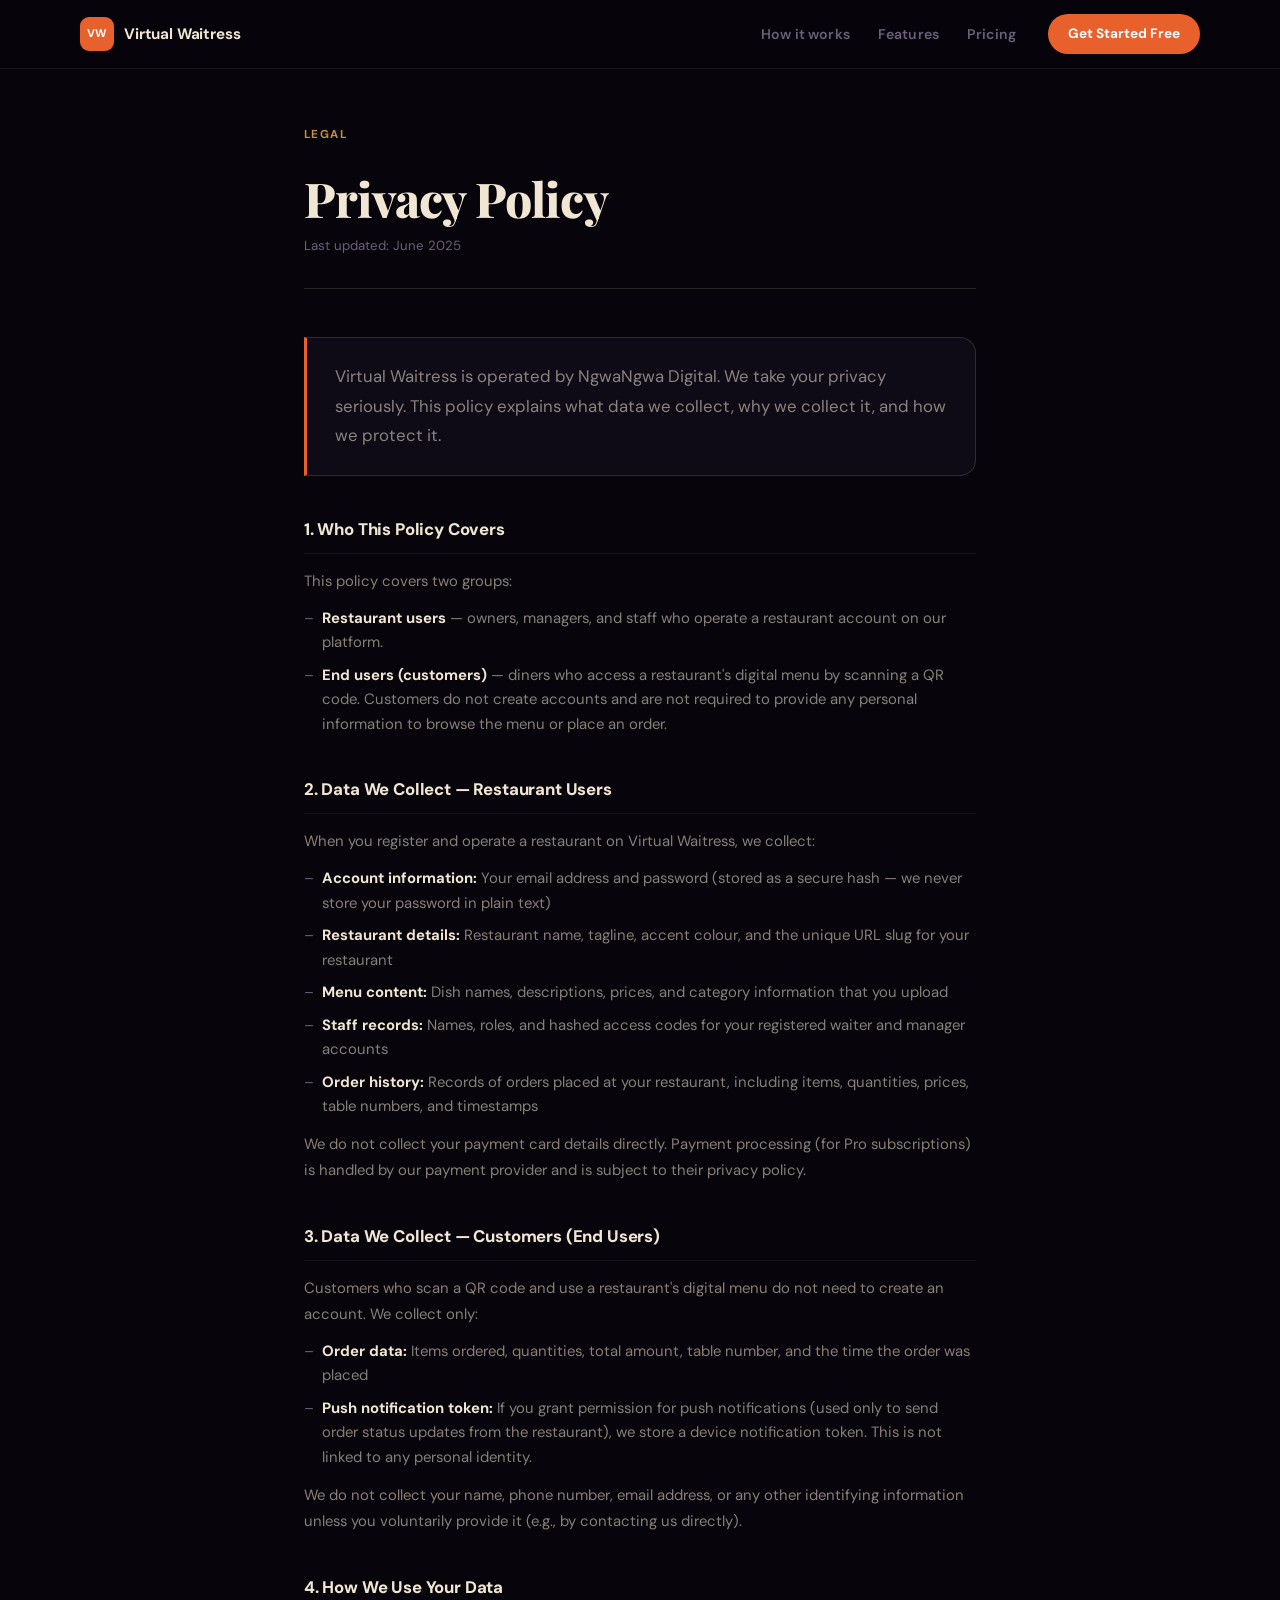
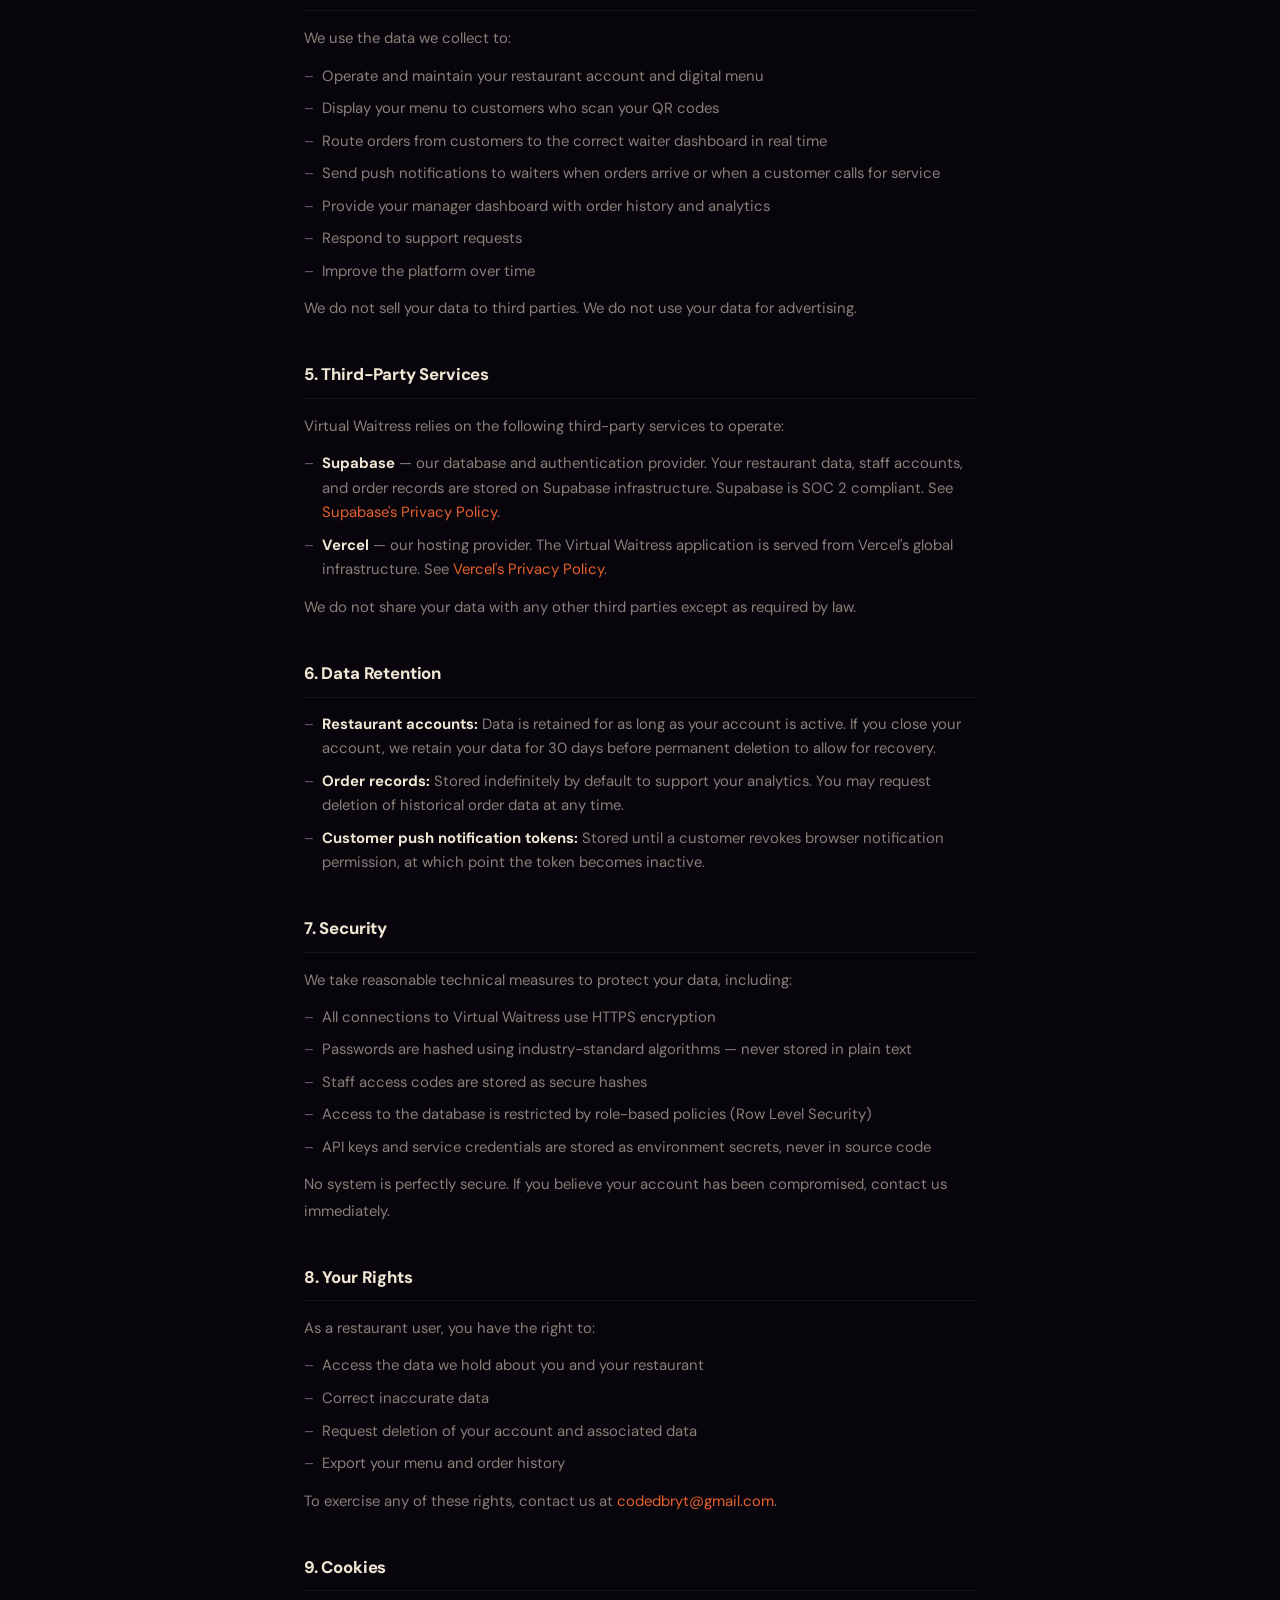
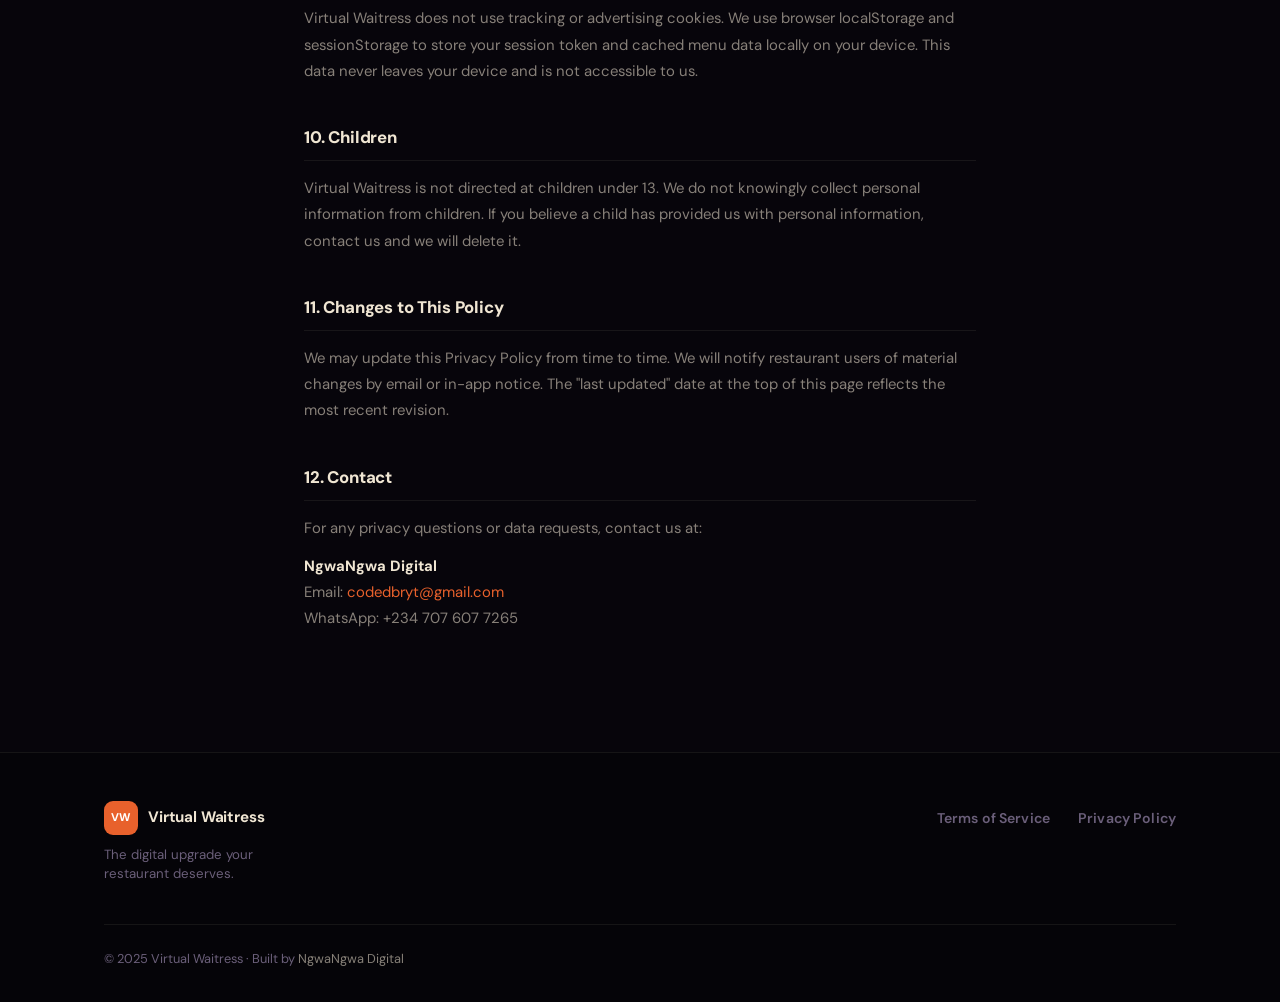
==== privacy.html @ 833685a6 "Add Terms of Service, Privacy Policy, and footer legal links Co-Authored-By: Claude Sonnet 4.6 <nore" ====
<!doctype html>
<html lang="en">
  <head>
    <meta charset="UTF-8" />
    <meta name="viewport" content="width=device-width, initial-scale=1.0" />
    <title>Privacy Policy — Virtual Waitress</title>
    <meta name="description" content="Privacy Policy for Virtual Waitress — how we collect, use, and protect your data." />
    <link rel="icon" href="icons/icon.svg" type="image/svg+xml" />
    <link rel="preconnect" href="https://fonts.googleapis.com" />
    <link rel="preconnect" href="https://fonts.gstatic.com" crossorigin />
    <link href="https://fonts.googleapis.com/css2?family=DM+Sans:opsz,wght@9..40,400;9..40,500;9..40,600;9..40,700;9..40,800&family=Playfair+Display:wght@700;800&display=swap" rel="stylesheet" />
    <link rel="stylesheet" href="css/style.css" />
    <link rel="stylesheet" href="css/legal.css" />
  </head>
  <body>

    <nav class="lp-nav scrolled" id="lpNav">
      <div class="lp-nav-inner">
        <a href="/" class="lp-logo">
          <span class="lp-logo-mark">VW</span>
          <span class="lp-logo-word">Virtual Waitress</span>
        </a>
        <div class="lp-nav-links">
          <a href="/#how">How it works</a>
          <a href="/#features">Features</a>
          <a href="/#pricing">Pricing</a>
        </div>
        <a href="/#pricing" class="lp-nav-cta">Get Started Free</a>
      </div>
    </nav>

    <main class="legal-page">
      <div class="legal-container">

        <div class="legal-header">
          <div class="lp-section-tag">Legal</div>
          <h1 class="legal-title">Privacy Policy</h1>
          <p class="legal-date">Last updated: June 2025</p>
        </div>

        <div class="legal-body">

          <p class="legal-intro">
            Virtual Waitress is operated by NgwaNgwa Digital. We take your privacy seriously. This policy explains what data we collect, why we collect it, and how we protect it.
          </p>

          <section class="legal-section">
            <h2>1. Who This Policy Covers</h2>
            <p>This policy covers two groups:</p>
            <ul>
              <li><strong>Restaurant users</strong> — owners, managers, and staff who operate a restaurant account on our platform.</li>
              <li><strong>End users (customers)</strong> — diners who access a restaurant's digital menu by scanning a QR code. Customers do not create accounts and are not required to provide any personal information to browse the menu or place an order.</li>
            </ul>
          </section>

          <section class="legal-section">
            <h2>2. Data We Collect — Restaurant Users</h2>
            <p>When you register and operate a restaurant on Virtual Waitress, we collect:</p>
            <ul>
              <li><strong>Account information:</strong> Your email address and password (stored as a secure hash — we never store your password in plain text)</li>
              <li><strong>Restaurant details:</strong> Restaurant name, tagline, accent colour, and the unique URL slug for your restaurant</li>
              <li><strong>Menu content:</strong> Dish names, descriptions, prices, and category information that you upload</li>
              <li><strong>Staff records:</strong> Names, roles, and hashed access codes for your registered waiter and manager accounts</li>
              <li><strong>Order history:</strong> Records of orders placed at your restaurant, including items, quantities, prices, table numbers, and timestamps</li>
            </ul>
            <p>We do not collect your payment card details directly. Payment processing (for Pro subscriptions) is handled by our payment provider and is subject to their privacy policy.</p>
          </section>

          <section class="legal-section">
            <h2>3. Data We Collect — Customers (End Users)</h2>
            <p>Customers who scan a QR code and use a restaurant's digital menu do not need to create an account. We collect only:</p>
            <ul>
              <li><strong>Order data:</strong> Items ordered, quantities, total amount, table number, and the time the order was placed</li>
              <li><strong>Push notification token:</strong> If you grant permission for push notifications (used only to send order status updates from the restaurant), we store a device notification token. This is not linked to any personal identity.</li>
            </ul>
            <p>We do not collect your name, phone number, email address, or any other identifying information unless you voluntarily provide it (e.g., by contacting us directly).</p>
          </section>

          <section class="legal-section">
            <h2>4. How We Use Your Data</h2>
            <p>We use the data we collect to:</p>
            <ul>
              <li>Operate and maintain your restaurant account and digital menu</li>
              <li>Display your menu to customers who scan your QR codes</li>
              <li>Route orders from customers to the correct waiter dashboard in real time</li>
              <li>Send push notifications to waiters when orders arrive or when a customer calls for service</li>
              <li>Provide your manager dashboard with order history and analytics</li>
              <li>Respond to support requests</li>
              <li>Improve the platform over time</li>
            </ul>
            <p>We do not sell your data to third parties. We do not use your data for advertising.</p>
          </section>

          <section class="legal-section">
            <h2>5. Third-Party Services</h2>
            <p>Virtual Waitress relies on the following third-party services to operate:</p>
            <ul>
              <li><strong>Supabase</strong> — our database and authentication provider. Your restaurant data, staff accounts, and order records are stored on Supabase infrastructure. Supabase is SOC 2 compliant. See <a href="https://supabase.com/privacy" target="_blank" rel="noopener noreferrer">Supabase's Privacy Policy</a>.</li>
              <li><strong>Vercel</strong> — our hosting provider. The Virtual Waitress application is served from Vercel's global infrastructure. See <a href="https://vercel.com/legal/privacy-policy" target="_blank" rel="noopener noreferrer">Vercel's Privacy Policy</a>.</li>
            </ul>
            <p>We do not share your data with any other third parties except as required by law.</p>
          </section>

          <section class="legal-section">
            <h2>6. Data Retention</h2>
            <ul>
              <li><strong>Restaurant accounts:</strong> Data is retained for as long as your account is active. If you close your account, we retain your data for 30 days before permanent deletion to allow for recovery.</li>
              <li><strong>Order records:</strong> Stored indefinitely by default to support your analytics. You may request deletion of historical order data at any time.</li>
              <li><strong>Customer push notification tokens:</strong> Stored until a customer revokes browser notification permission, at which point the token becomes inactive.</li>
            </ul>
          </section>

          <section class="legal-section">
            <h2>7. Security</h2>
            <p>We take reasonable technical measures to protect your data, including:</p>
            <ul>
              <li>All connections to Virtual Waitress use HTTPS encryption</li>
              <li>Passwords are hashed using industry-standard algorithms — never stored in plain text</li>
              <li>Staff access codes are stored as secure hashes</li>
              <li>Access to the database is restricted by role-based policies (Row Level Security)</li>
              <li>API keys and service credentials are stored as environment secrets, never in source code</li>
            </ul>
            <p>No system is perfectly secure. If you believe your account has been compromised, contact us immediately.</p>
          </section>

          <section class="legal-section">
            <h2>8. Your Rights</h2>
            <p>As a restaurant user, you have the right to:</p>
            <ul>
              <li>Access the data we hold about you and your restaurant</li>
              <li>Correct inaccurate data</li>
              <li>Request deletion of your account and associated data</li>
              <li>Export your menu and order history</li>
            </ul>
            <p>To exercise any of these rights, contact us at <a href="mailto:codedbryt@gmail.com">codedbryt@gmail.com</a>.</p>
          </section>

          <section class="legal-section">
            <h2>9. Cookies</h2>
            <p>Virtual Waitress does not use tracking or advertising cookies. We use browser localStorage and sessionStorage to store your session token and cached menu data locally on your device. This data never leaves your device and is not accessible to us.</p>
          </section>

          <section class="legal-section">
            <h2>10. Children</h2>
            <p>Virtual Waitress is not directed at children under 13. We do not knowingly collect personal information from children. If you believe a child has provided us with personal information, contact us and we will delete it.</p>
          </section>

          <section class="legal-section">
            <h2>11. Changes to This Policy</h2>
            <p>We may update this Privacy Policy from time to time. We will notify restaurant users of material changes by email or in-app notice. The "last updated" date at the top of this page reflects the most recent revision.</p>
          </section>

          <section class="legal-section">
            <h2>12. Contact</h2>
            <p>For any privacy questions or data requests, contact us at:</p>
            <p>
              <strong>NgwaNgwa Digital</strong><br />
              Email: <a href="mailto:codedbryt@gmail.com">codedbryt@gmail.com</a><br />
              WhatsApp: +234 707 607 7265
            </p>
          </section>

        </div>
      </div>
    </main>

    <footer class="lp-footer">
      <div class="lp-container">
        <div class="lp-footer-inner">
          <div class="lp-footer-brand">
            <a href="/" class="lp-logo">
              <span class="lp-logo-mark">VW</span>
              <span class="lp-logo-word">Virtual Waitress</span>
            </a>
            <p class="lp-footer-tagline">The digital upgrade your restaurant deserves.</p>
          </div>
          <nav class="lp-footer-nav">
            <a href="/terms">Terms of Service</a>
            <a href="/privacy">Privacy Policy</a>
          </nav>
        </div>
        <div class="lp-footer-bottom">
          <p>&#169; 2025 Virtual Waitress &middot; Built by <a href="https://ngwangwadigital.com" target="_blank" rel="noopener noreferrer">NgwaNgwa Digital</a></p>
        </div>
      </div>
    </footer>

  </body>
</html>
---- css/style.css ----
/* ── Virtual Waitress Landing Page ─────────────────────────────── */

:root {
  --lp-bg:          #07050B;
  --lp-surface:     #0E0B17;
  --lp-surface-2:   #17122A;
  --lp-orange:      #E8612C;
  --lp-orange-glow: rgba(232, 97, 44, 0.18);
  --lp-gold:        #C89040;
  --lp-cream:       #F0E6D3;
  --lp-cream-dim:   rgba(240, 230, 211, 0.55);
  --lp-muted:       #6B5F7A;
  --lp-border:      rgba(240, 230, 211, 0.07);
  --lp-border-s:    rgba(240, 230, 211, 0.14);
  --lp-green:       #3ECC8A;
  --lp-font:        'DM Sans', system-ui, sans-serif;
  --lp-serif:       'Playfair Display', Georgia, serif;
  --lp-max:         1120px;
  --lp-radius:      16px;
}

*, *::before, *::after { box-sizing: border-box; margin: 0; padding: 0; }

html { scroll-behavior: smooth; }

body {
  background: var(--lp-bg);
  color: var(--lp-cream);
  font-family: var(--lp-font);
  font-size: 16px;
  line-height: 1.6;
  -webkit-font-smoothing: antialiased;
  overflow-x: hidden;
}

.hidden { display: none !important; }

/* ── Container ── */
.lp-container {
  max-width: var(--lp-max);
  margin: 0 auto;
  padding: 0 24px;
}

/* ── Reveal animation ── */
.reveal {
  opacity: 0;
  transform: translateY(28px);
  transition: opacity 0.65s ease, transform 0.65s ease;
}
.reveal.visible {
  opacity: 1;
  transform: translateY(0);
}

/* ──────────────────────────────────────────────
   NAV
────────────────────────────────────────────── */
.lp-nav {
  position: fixed;
  top: 0;
  left: 0;
  right: 0;
  z-index: 900;
  padding: 0 24px;
  transition: background 0.3s ease, box-shadow 0.3s ease;
}

.lp-nav.scrolled {
  background: rgba(7, 5, 11, 0.92);
  backdrop-filter: blur(16px);
  -webkit-backdrop-filter: blur(16px);
  box-shadow: 0 1px 0 var(--lp-border);
}

.lp-nav-inner {
  max-width: var(--lp-max);
  margin: 0 auto;
  height: 68px;
  display: flex;
  align-items: center;
  gap: 32px;
}

.lp-logo {
  display: flex;
  align-items: center;
  gap: 10px;
  text-decoration: none;
  flex-shrink: 0;
}

.lp-logo-mark {
  width: 34px;
  height: 34px;
  background: var(--lp-orange);
  border-radius: 9px;
  display: flex;
  align-items: center;
  justify-content: center;
  font-size: 0.7rem;
  font-weight: 800;
  color: #fff;
  letter-spacing: 0.04em;
}

.lp-logo-word {
  font-size: 0.95rem;
  font-weight: 700;
  color: var(--lp-cream);
  letter-spacing: -0.01em;
}

.lp-nav-links {
  display: flex;
  gap: 28px;
  margin-left: auto;
}

.lp-nav-links a,
.lp-footer-nav a {
  font-size: 0.88rem;
  font-weight: 600;
  color: var(--lp-muted);
  text-decoration: none;
  transition: color 0.2s;
  letter-spacing: 0.01em;
}

.lp-nav-links a:hover { color: var(--lp-cream); }

.lp-nav-cta {
  display: inline-flex;
  align-items: center;
  padding: 9px 20px;
  background: var(--lp-orange);
  color: #fff;
  font-size: 0.85rem;
  font-weight: 700;
  border-radius: 50px;
  text-decoration: none;
  white-space: nowrap;
  transition: background 0.2s, transform 0.15s;
}

.lp-nav-cta:hover {
  background: #D4521E;
  transform: translateY(-1px);
}

.lp-nav-hamburger {
  display: none;
  background: none;
  border: 1px solid var(--lp-border-s);
  color: var(--lp-cream);
  font-size: 1.1rem;
  padding: 6px 12px;
  border-radius: 8px;
  cursor: pointer;
  margin-left: auto;
}

.lp-mobile-menu {
  background: rgba(14, 11, 23, 0.98);
  border-top: 1px solid var(--lp-border);
  padding: 16px 24px 20px;
  display: flex;
  flex-direction: column;
  gap: 4px;
}

.lp-mobile-menu a {
  padding: 12px 0;
  font-size: 1rem;
  font-weight: 600;
  color: var(--lp-cream-dim);
  text-decoration: none;
  border-bottom: 1px solid var(--lp-border);
}

.lp-mobile-menu a:last-child { border-bottom: none; }

.lp-mobile-cta {
  margin-top: 8px;
  padding: 12px 0 !important;
  color: var(--lp-orange) !important;
  border-bottom: none !important;
}

/* ──────────────────────────────────────────────
   HERO
────────────────────────────────────────────── */
.lp-hero {
  min-height: 100vh;
  display: flex;
  align-items: center;
  padding: 120px 0 80px;
  position: relative;
  overflow: hidden;
}

.lp-hero-glow {
  position: absolute;
  top: -200px;
  left: -300px;
  width: 900px;
  height: 900px;
  background: radial-gradient(circle, rgba(232, 97, 44, 0.12) 0%, transparent 65%);
  pointer-events: none;
}

.lp-hero-inner {
  display: grid;
  grid-template-columns: 1fr 1fr;
  gap: 60px;
  align-items: center;
}

/* Eyebrow */
.lp-eyebrow {
  display: inline-flex;
  align-items: center;
  gap: 8px;
  font-size: 0.78rem;
  font-weight: 700;
  letter-spacing: 0.1em;
  text-transform: uppercase;
  color: var(--lp-gold);
  margin-bottom: 24px;
}

.lp-eyebrow-dot {
  width: 6px;
  height: 6px;
  background: var(--lp-green);
  border-radius: 50%;
  animation: pulse-dot 2s ease-in-out infinite;
}

@keyframes pulse-dot {
  0%, 100% { opacity: 1; transform: scale(1); }
  50%       { opacity: 0.4; transform: scale(0.7); }
}

/* Headline */
.lp-hero-headline {
  font-family: var(--lp-serif);
  font-size: clamp(2.6rem, 5.5vw, 4.4rem);
  font-weight: 800;
  line-height: 1.08;
  letter-spacing: -0.02em;
  color: var(--lp-cream);
  margin-bottom: 24px;
}

.lp-hero-headline em {
  font-style: italic;
  color: var(--lp-orange);
}

.lp-hero-sub {
  font-size: 1.05rem;
  color: var(--lp-cream-dim);
  line-height: 1.7;
  max-width: 480px;
  margin-bottom: 36px;
}

/* Buttons */
.lp-btn-primary {
  display: inline-flex;
  align-items: center;
  padding: 14px 28px;
  background: var(--lp-orange);
  color: #fff;
  font-family: var(--lp-font);
  font-size: 0.95rem;
  font-weight: 700;
  border-radius: 50px;
  text-decoration: none;
  transition: background 0.2s, transform 0.15s, box-shadow 0.2s;
  box-shadow: 0 8px 24px rgba(232, 97, 44, 0.35);
}

.lp-btn-primary:hover {
  background: #D4521E;
  transform: translateY(-2px);
  box-shadow: 0 12px 32px rgba(232, 97, 44, 0.45);
}

.lp-btn-large {
  padding: 16px 36px;
  font-size: 1rem;
}

.lp-btn-ghost {
  display: inline-flex;
  align-items: center;
  padding: 14px 24px;
  background: transparent;
  color: var(--lp-cream-dim);
  font-family: var(--lp-font);
  font-size: 0.95rem;
  font-weight: 600;
  border-radius: 50px;
  border: 1.5px solid var(--lp-border-s);
  text-decoration: none;
  transition: color 0.2s, border-color 0.2s, transform 0.15s;
}

.lp-btn-ghost:hover {
  color: var(--lp-cream);
  border-color: rgba(240, 230, 211, 0.35);
  transform: translateY(-1px);
}

.lp-hero-actions {
  display: flex;
  align-items: center;
  gap: 14px;
  flex-wrap: wrap;
  margin-bottom: 48px;
}

/* Trust bar */
.lp-hero-trust {
  display: flex;
  align-items: center;
  gap: 24px;
}

.lp-trust-item {
  display: flex;
  flex-direction: column;
}

.lp-trust-num {
  font-size: 1.1rem;
  font-weight: 800;
  color: var(--lp-cream);
  letter-spacing: -0.01em;
  line-height: 1.2;
}

.lp-trust-label {
  font-size: 0.72rem;
  color: var(--lp-muted);
  font-weight: 500;
  text-transform: uppercase;
  letter-spacing: 0.05em;
  margin-top: 2px;
}

.lp-trust-divider {
  width: 1px;
  height: 32px;
  background: var(--lp-border-s);
}

/* ── Phone Mockup ── */
.lp-hero-visual {
  display: flex;
  justify-content: center;
  align-items: flex-end;
  position: relative;
}

.lp-phone-wrap {
  position: relative;
  display: flex;
  justify-content: center;
}

.lp-phone-glow {
  position: absolute;
  bottom: -40px;
  left: 50%;
  transform: translateX(-50%);
  width: 280px;
  height: 160px;
  background: radial-gradient(ellipse, rgba(232, 97, 44, 0.22) 0%, transparent 70%);
  pointer-events: none;
  z-index: 0;
}

.lp-phone {
  width: 248px;
  min-height: 490px;
  background: #0A0810;
  border-radius: 44px;
  border: 7px solid rgba(255, 255, 255, 0.09);
  box-shadow:
    0 0 0 1px rgba(255,255,255,0.04),
    inset 0 0 30px rgba(0,0,0,0.6),
    0 60px 100px rgba(0,0,0,0.85);
  overflow: hidden;
  position: relative;
  z-index: 1;
}

.lp-phone-notch {
  width: 72px;
  height: 20px;
  background: #111;
  border-radius: 0 0 14px 14px;
  margin: 0 auto;
  position: relative;
  z-index: 2;
}

.lp-phone-screen {
  display: flex;
  flex-direction: column;
  height: calc(100% - 20px);
  overflow: hidden;
}

/* Mock app content */
.lp-mock-hero-band {
  background: linear-gradient(135deg, #1A0D06 0%, #2A1408 100%);
  padding: 12px 14px 14px;
  display: flex;
  justify-content: space-between;
  align-items: flex-start;
  border-bottom: 1px solid rgba(255,255,255,0.06);
}

.lp-mock-restaurant-name {
  font-size: 0.9rem;
  font-weight: 800;
  color: #F0E6D3;
  letter-spacing: -0.01em;
  line-height: 1.2;
}

.lp-mock-tagline {
  font-size: 0.6rem;
  color: rgba(240,230,211,0.45);
  margin-top: 2px;
}

.lp-mock-table-badge {
  background: var(--lp-orange);
  color: #fff;
  font-size: 0.6rem;
  font-weight: 800;
  padding: 3px 8px;
  border-radius: 20px;
  white-space: nowrap;
}

.lp-mock-tabs {
  display: flex;
  gap: 4px;
  padding: 8px 12px;
  background: #100D1A;
  overflow-x: auto;
  scrollbar-width: none;
  border-bottom: 1px solid rgba(255,255,255,0.05);
}

.lp-mock-tabs::-webkit-scrollbar { display: none; }

.lp-mock-tab {
  font-size: 0.62rem;
  font-weight: 600;
  color: rgba(240,230,211,0.4);
  background: rgba(255,255,255,0.04);
  border-radius: 20px;
  padding: 4px 10px;
  white-space: nowrap;
  cursor: default;
}

.lp-mock-tab-active {
  background: var(--lp-orange);
  color: #fff;
}

.lp-mock-items {
  flex: 1;
  padding: 8px 12px;
  display: flex;
  flex-direction: column;
  gap: 6px;
  background: #0E0B1A;
  overflow: hidden;
}

.lp-mock-item {
  display: flex;
  justify-content: space-between;
  align-items: center;
  padding: 8px 10px;
  background: rgba(255,255,255,0.03);
  border: 1px solid rgba(255,255,255,0.06);
  border-radius: 10px;
}

.lp-mock-item-selected {
  border-color: rgba(232, 97, 44, 0.35);
  background: rgba(232, 97, 44, 0.07);
}

.lp-mock-item-name {
  font-size: 0.64rem;
  font-weight: 600;
  color: rgba(240,230,211,0.85);
  line-height: 1.3;
}

.lp-mock-item-price {
  font-size: 0.6rem;
  color: var(--lp-orange);
  font-weight: 700;
  margin-top: 2px;
}

.lp-mock-add-btn {
  width: 22px;
  height: 22px;
  background: rgba(255,255,255,0.07);
  border: 1px solid rgba(255,255,255,0.1);
  border-radius: 50%;
  color: rgba(240,230,211,0.7);
  font-size: 0.75rem;
  font-weight: 800;
  display: flex;
  align-items: center;
  justify-content: center;
  cursor: default;
  flex-shrink: 0;
}

.lp-mock-add-active {
  background: var(--lp-orange);
  border-color: var(--lp-orange);
  color: #fff;
}

.lp-mock-action-bar {
  display: flex;
  gap: 6px;
  padding: 8px 10px 10px;
  background: #0E0B1A;
  border-top: 1px solid rgba(255,255,255,0.06);
}

.lp-mock-call-btn,
.lp-mock-order-btn {
  flex: 1;
  text-align: center;
  padding: 7px 4px;
  border-radius: 9px;
  font-size: 0.58rem;
  font-weight: 700;
  letter-spacing: 0.01em;
}

.lp-mock-call-btn {
  background: rgba(255,255,255,0.05);
  border: 1px solid rgba(255,255,255,0.1);
  color: rgba(240,230,211,0.7);
}

.lp-mock-order-btn {
  background: var(--lp-orange);
  color: #fff;
}

/* Ada float */
.lp-ada-float {
  position: absolute;
  right: -30px;
  bottom: 0;
  width: 140px;
  opacity: 0.85;
  pointer-events: none;
  filter: drop-shadow(0 20px 40px rgba(0,0,0,0.6));
}

/* ──────────────────────────────────────────────
   SECTION SHARED
────────────────────────────────────────────── */
.lp-section-tag {
  display: inline-block;
  font-size: 0.72rem;
  font-weight: 700;
  letter-spacing: 0.12em;
  text-transform: uppercase;
  color: var(--lp-gold);
  margin-bottom: 16px;
}

.lp-section-headline {
  font-family: var(--lp-serif);
  font-size: clamp(1.9rem, 3.8vw, 3rem);
  font-weight: 800;
  line-height: 1.12;
  letter-spacing: -0.02em;
  color: var(--lp-cream);
  margin-bottom: 20px;
}

.lp-section-sub {
  font-size: 1.05rem;
  color: var(--lp-cream-dim);
  line-height: 1.7;
  max-width: 560px;
  margin-bottom: 48px;
}

/* ──────────────────────────────────────────────
   PROBLEM
────────────────────────────────────────────── */
.lp-problem {
  padding: 100px 0 80px;
  background: var(--lp-surface);
  border-top: 1px solid var(--lp-border);
  border-bottom: 1px solid var(--lp-border);
}

.lp-compare {
  display: grid;
  grid-template-columns: 1fr auto 1fr;
  gap: 0;
  border-radius: var(--lp-radius);
  overflow: hidden;
  border: 1px solid var(--lp-border-s);
}

.lp-compare-col {
  padding: 36px 32px;
}

.lp-compare-before {
  background: rgba(255,255,255,0.02);
}

.lp-compare-after {
  background: rgba(232, 97, 44, 0.05);
  border-left: 1px solid rgba(232, 97, 44, 0.2);
}

.lp-compare-label {
  display: inline-block;
  font-size: 0.72rem;
  font-weight: 800;
  letter-spacing: 0.08em;
  text-transform: uppercase;
  color: var(--lp-muted);
  background: rgba(255,255,255,0.06);
  border-radius: 20px;
  padding: 4px 12px;
  margin-bottom: 24px;
}

.lp-compare-label-after {
  color: var(--lp-orange);
  background: rgba(232, 97, 44, 0.12);
}

.lp-compare-divider {
  display: flex;
  align-items: center;
  justify-content: center;
  padding: 0 4px;
  background: var(--lp-surface-2);
  border-left: 1px solid var(--lp-border);
  border-right: 1px solid var(--lp-border);
}

.lp-compare-arrow {
  font-size: 1.2rem;
  color: var(--lp-orange);
  writing-mode: horizontal-tb;
}

.lp-compare-list {
  list-style: none;
  display: flex;
  flex-direction: column;
  gap: 14px;
}

.lp-compare-list li {
  font-size: 0.88rem;
  color: var(--lp-cream-dim);
  line-height: 1.5;
  padding-left: 0;
}

.lp-compare-list-after li {
  color: var(--lp-cream);
}

.lp-compare-list-after li::before {
  content: '✓ ';
  color: var(--lp-green);
  font-weight: 800;
}

/* ──────────────────────────────────────────────
   HOW IT WORKS
────────────────────────────────────────────── */
.lp-how {
  padding: 100px 0;
  background: var(--lp-bg);
}

.lp-steps {
  display: grid;
  grid-template-columns: 1fr auto 1fr auto 1fr;
  gap: 0;
  align-items: center;
  margin-top: 56px;
}

.lp-step {
  position: relative;
  padding: 40px 28px 36px;
  background: var(--lp-surface);
  border: 1px solid var(--lp-border);
  border-radius: var(--lp-radius);
  overflow: hidden;
  transition: border-color 0.25s, box-shadow 0.25s;
}

.lp-step:hover {
  border-color: var(--lp-orange);
  box-shadow: 0 0 0 1px var(--lp-orange), 0 20px 40px rgba(232, 97, 44, 0.08);
}

.lp-step-num-bg {
  position: absolute;
  top: -10px;
  right: 16px;
  font-family: var(--lp-serif);
  font-size: 6rem;
  font-weight: 800;
  color: rgba(240,230,211,0.04);
  line-height: 1;
  user-select: none;
  pointer-events: none;
}

.lp-step-icon {
  font-size: 2rem;
  margin-bottom: 16px;
  display: block;
}

.lp-step-title {
  font-size: 1.05rem;
  font-weight: 800;
  color: var(--lp-cream);
  margin-bottom: 10px;
  letter-spacing: -0.01em;
}

.lp-step-desc {
  font-size: 0.88rem;
  color: var(--lp-cream-dim);
  line-height: 1.6;
}

.lp-step-line {
  width: 40px;
  height: 2px;
  background: linear-gradient(90deg, var(--lp-border-s), var(--lp-border));
  flex-shrink: 0;
  position: relative;
}

.lp-step-line::after {
  content: '';
  position: absolute;
  right: -5px;
  top: -4px;
  width: 10px;
  height: 10px;
  border-top: 2px solid var(--lp-border-s);
  border-right: 2px solid var(--lp-border-s);
  transform: rotate(45deg);
}

/* ──────────────────────────────────────────────
   FEATURES
────────────────────────────────────────────── */
.lp-features {
  padding: 100px 0;
  background: var(--lp-surface);
  border-top: 1px solid var(--lp-border);
}

.lp-feat-grid {
  display: grid;
  grid-template-columns: repeat(3, 1fr);
  gap: 20px;
  margin-top: 56px;
}

.lp-feat {
  padding: 32px 28px;
  background: var(--lp-bg);
  border: 1px solid var(--lp-border);
  border-radius: var(--lp-radius);
  position: relative;
  overflow: hidden;
  transition: border-color 0.25s, transform 0.2s, box-shadow 0.25s;
}

.lp-feat::before {
  content: '';
  position: absolute;
  top: 0;
  left: 0;
  right: 0;
  height: 2px;
  background: var(--lp-orange);
  transform: scaleX(0);
  transform-origin: left;
  transition: transform 0.3s ease;
}

.lp-feat:hover {
  border-color: rgba(232, 97, 44, 0.3);
  transform: translateY(-4px);
  box-shadow: 0 20px 40px rgba(0,0,0,0.4), 0 0 0 1px rgba(232, 97, 44, 0.1);
}

.lp-feat:hover::before {
  transform: scaleX(1);
}

.lp-feat-icon {
  font-size: 1.8rem;
  margin-bottom: 16px;
  display: block;
}

.lp-feat-title {
  font-size: 1rem;
  font-weight: 800;
  color: var(--lp-cream);
  margin-bottom: 10px;
  letter-spacing: -0.01em;
}

.lp-feat-desc {
  font-size: 0.87rem;
  color: var(--lp-cream-dim);
  line-height: 1.65;
}

/* ──────────────────────────────────────────────
   PRICING
────────────────────────────────────────────── */
.lp-pricing {
  padding: 100px 0;
  background: var(--lp-bg);
}

.lp-plans {
  display: grid;
  grid-template-columns: 1fr 1fr;
  gap: 24px;
  max-width: 760px;
  margin: 56px auto 0;
}

.lp-plan {
  padding: 36px 32px;
  background: var(--lp-surface);
  border: 1px solid var(--lp-border-s);
  border-radius: var(--lp-radius);
  display: flex;
  flex-direction: column;
  position: relative;
}

.lp-plan-pro {
  border-color: rgba(232, 97, 44, 0.4);
  background: linear-gradient(160deg, rgba(232, 97, 44, 0.07) 0%, var(--lp-surface) 50%);
  box-shadow: 0 0 0 1px rgba(232, 97, 44, 0.15), 0 30px 60px rgba(232, 97, 44, 0.08);
}

.lp-plan-popular {
  position: absolute;
  top: -14px;
  left: 50%;
  transform: translateX(-50%);
  background: var(--lp-orange);
  color: #fff;
  font-size: 0.72rem;
  font-weight: 800;
  letter-spacing: 0.06em;
  text-transform: uppercase;
  padding: 5px 16px;
  border-radius: 20px;
  white-space: nowrap;
}

.lp-plan-tier {
  font-size: 0.78rem;
  font-weight: 700;
  letter-spacing: 0.1em;
  text-transform: uppercase;
  color: var(--lp-muted);
  margin-bottom: 16px;
}

.lp-plan-price-row {
  display: flex;
  align-items: flex-start;
  gap: 4px;
  margin-bottom: 4px;
}

.lp-plan-currency {
  font-size: 1.2rem;
  font-weight: 700;
  color: var(--lp-cream);
  margin-top: 10px;
}

.lp-plan-amount {
  font-family: var(--lp-serif);
  font-size: 3rem;
  font-weight: 700;
  color: var(--lp-cream);
  line-height: 1;
  letter-spacing: -0.03em;
}

.lp-plan-cycle {
  font-size: 0.8rem;
  color: var(--lp-muted);
  margin-bottom: 28px;
}

.lp-plan-features {
  list-style: none;
  display: flex;
  flex-direction: column;
  gap: 10px;
  flex: 1;
  margin-bottom: 32px;
}

.lp-plan-features li {
  font-size: 0.87rem;
  line-height: 1.5;
}

.lp-feat-on {
  color: var(--lp-cream);
  padding-left: 20px;
  position: relative;
}

.lp-feat-on::before {
  content: '✓';
  position: absolute;
  left: 0;
  color: var(--lp-green);
  font-weight: 800;
}

.lp-feat-off {
  color: var(--lp-muted);
  padding-left: 20px;
  position: relative;
  text-decoration: line-through;
  text-decoration-color: rgba(107, 95, 122, 0.4);
}

.lp-feat-off::before {
  content: '–';
  position: absolute;
  left: 0;
  color: var(--lp-muted);
}

.lp-plan-btn {
  display: block;
  text-align: center;
  padding: 13px 24px;
  border-radius: 50px;
  font-size: 0.9rem;
  font-weight: 700;
  text-decoration: none;
  transition: background 0.2s, transform 0.15s, box-shadow 0.2s;
}

.lp-plan-btn-ghost {
  border: 1.5px solid var(--lp-border-s);
  color: var(--lp-cream-dim);
  background: transparent;
}

.lp-plan-btn-ghost:hover {
  border-color: rgba(240,230,211,0.3);
  color: var(--lp-cream);
  transform: translateY(-1px);
}

.lp-plan-btn-pro {
  background: var(--lp-orange);
  color: #fff;
  box-shadow: 0 8px 24px rgba(232, 97, 44, 0.35);
}

.lp-plan-btn-pro:hover {
  background: #D4521E;
  transform: translateY(-2px);
  box-shadow: 0 12px 32px rgba(232, 97, 44, 0.45);
}

.lp-pricing-note {
  text-align: center;
  font-size: 0.85rem;
  color: var(--lp-muted);
  margin-top: 36px;
}

.lp-pricing-note strong { color: var(--lp-cream-dim); }

/* ──────────────────────────────────────────────
   CTA BAND
────────────────────────────────────────────── */
.lp-cta-band {
  padding: 80px 0;
  background: var(--lp-surface);
  border-top: 1px solid var(--lp-border);
  position: relative;
  overflow: hidden;
}

.lp-cta-band-glow {
  position: absolute;
  top: 50%;
  left: 50%;
  transform: translate(-50%, -50%);
  width: 700px;
  height: 400px;
  background: radial-gradient(ellipse, rgba(232, 97, 44, 0.1) 0%, transparent 65%);
  pointer-events: none;
}

.lp-cta-inner {
  display: flex;
  align-items: center;
  gap: 48px;
  background: var(--lp-surface-2);
  border: 1px solid var(--lp-border-s);
  border-radius: 24px;
  padding: 48px;
  position: relative;
}

.lp-cta-ada {
  width: 120px;
  flex-shrink: 0;
  filter: drop-shadow(0 10px 30px rgba(0,0,0,0.5));
}

.lp-cta-headline {
  font-family: var(--lp-serif);
  font-size: clamp(1.6rem, 3vw, 2.4rem);
  font-weight: 800;
  color: var(--lp-cream);
  letter-spacing: -0.02em;
  line-height: 1.15;
  margin-bottom: 12px;
}

.lp-cta-sub {
  font-size: 1rem;
  color: var(--lp-cream-dim);
  line-height: 1.6;
  margin-bottom: 28px;
}

/* ──────────────────────────────────────────────
   FOOTER
────────────────────────────────────────────── */
.lp-footer {
  padding: 48px 0 32px;
  background: #050408;
  border-top: 1px solid var(--lp-border);
}

.lp-footer-inner {
  display: flex;
  justify-content: space-between;
  align-items: flex-start;
  gap: 40px;
  margin-bottom: 40px;
}

.lp-footer-tagline {
  font-size: 0.83rem;
  color: var(--lp-muted);
  margin-top: 10px;
  max-width: 200px;
  line-height: 1.5;
}

.lp-footer-nav {
  display: flex;
  gap: 28px;
  padding-top: 6px;
}

.lp-footer-nav a { color: var(--lp-muted); }
.lp-footer-nav a:hover { color: var(--lp-cream); }

.lp-footer-bottom {
  border-top: 1px solid var(--lp-border);
  padding-top: 24px;
}

.lp-footer-bottom p {
  font-size: 0.8rem;
  color: var(--lp-muted);
}

.lp-footer-bottom a {
  color: var(--lp-cream-dim);
  text-decoration: none;
  transition: color 0.2s;
}

.lp-footer-bottom a:hover { color: var(--lp-orange); }

/* ──────────────────────────────────────────────
   RESPONSIVE
────────────────────────────────────────────── */
@media (max-width: 900px) {
  .lp-hero-inner {
    grid-template-columns: 1fr;
    text-align: center;
    gap: 48px;
  }

  .lp-hero-text { order: 1; }
  .lp-hero-visual { order: 2; }

  .lp-eyebrow,
  .lp-hero-trust,
  .lp-hero-actions {
    justify-content: center;
  }

  .lp-hero-sub { max-width: 100%; }

  .lp-ada-float { right: -20px; width: 110px; }

  .lp-steps {
    grid-template-columns: 1fr;
    gap: 16px;
  }

  .lp-step-line {
    width: 2px;
    height: 24px;
    margin: 0 auto;
  }

  .lp-step-line::after {
    right: -4px;
    top: auto;
    bottom: -5px;
    transform: rotate(135deg);
    border-top: 2px solid var(--lp-border-s);
    border-right: 2px solid var(--lp-border-s);
  }

  .lp-feat-grid {
    grid-template-columns: repeat(2, 1fr);
  }

  .lp-compare {
    grid-template-columns: 1fr;
  }

  .lp-compare-divider {
    padding: 16px 0;
    border: none;
    border-top: 1px solid var(--lp-border);
    border-bottom: 1px solid var(--lp-border);
    background: var(--lp-surface-2);
  }

  .lp-compare-arrow {
    display: block;
    text-align: center;
    transform: rotate(90deg);
  }

  .lp-compare-after {
    border-left: none;
    border-top: 1px solid rgba(232, 97, 44, 0.2);
  }

  .lp-plans {
    grid-template-columns: 1fr;
    max-width: 400px;
  }

  .lp-cta-inner {
    flex-direction: column;
    text-align: center;
    padding: 36px 28px;
    gap: 24px;
  }

  .lp-footer-inner {
    flex-direction: column;
    gap: 24px;
  }

  .lp-footer-nav { flex-wrap: wrap; gap: 16px; }
}

@media (max-width: 600px) {
  .lp-nav-links,
  .lp-nav-cta { display: none; }

  .lp-nav-hamburger { display: flex; align-items: center; }

  .lp-hero { padding: 96px 0 60px; }

  .lp-hero-headline { font-size: 2.4rem; }

  .lp-feat-grid { grid-template-columns: 1fr; }

  .lp-phone { width: 210px; min-height: 420px; border-radius: 36px; }

  .lp-ada-float { width: 90px; right: -10px; }

  .lp-compare-col { padding: 24px 20px; }

  .lp-step { padding: 28px 22px 24px; }

  .lp-pricing-note br { display: none; }

  .lp-section-headline { font-size: 1.8rem; }
}
---- css/legal.css ----
/* ── Legal pages (ToS & Privacy) ── */

.legal-page {
  padding: 120px 0 80px;
  min-height: 100vh;
}

.legal-container {
  max-width: 720px;
  margin: 0 auto;
  padding: 0 24px;
}

.legal-header {
  margin-bottom: 48px;
  padding-bottom: 32px;
  border-bottom: 1px solid var(--lp-border-s);
}

.legal-title {
  font-family: var(--lp-serif);
  font-size: clamp(2rem, 4vw, 3rem);
  font-weight: 800;
  color: var(--lp-cream);
  letter-spacing: -0.02em;
  line-height: 1.1;
  margin: 12px 0 10px;
}

.legal-date {
  font-size: 0.83rem;
  color: var(--lp-muted);
}

.legal-intro {
  font-size: 1.05rem;
  color: var(--lp-cream-dim);
  line-height: 1.75;
  margin-bottom: 40px;
  padding: 24px 28px;
  background: var(--lp-surface);
  border: 1px solid var(--lp-border-s);
  border-left: 3px solid var(--lp-orange);
  border-radius: 0 var(--lp-radius) var(--lp-radius) 0;
}

.legal-section {
  margin-bottom: 40px;
}

.legal-section h2 {
  font-size: 1.05rem;
  font-weight: 800;
  color: var(--lp-cream);
  letter-spacing: -0.01em;
  margin-bottom: 14px;
  padding-bottom: 10px;
  border-bottom: 1px solid var(--lp-border);
}

.legal-section p {
  font-size: 0.93rem;
  color: var(--lp-cream-dim);
  line-height: 1.75;
  margin-bottom: 12px;
}

.legal-section ul {
  list-style: none;
  margin: 12px 0;
  display: flex;
  flex-direction: column;
  gap: 8px;
}

.legal-section ul li {
  font-size: 0.93rem;
  color: var(--lp-cream-dim);
  line-height: 1.65;
  padding-left: 18px;
  position: relative;
}

.legal-section ul li::before {
  content: '–';
  position: absolute;
  left: 0;
  color: var(--lp-muted);
}

.legal-section a {
  color: var(--lp-orange);
  text-decoration: none;
  transition: opacity 0.2s;
}

.legal-section a:hover {
  opacity: 0.8;
  text-decoration: underline;
}

.legal-section strong {
  color: var(--lp-cream);
  font-weight: 700;
}

@media (max-width: 600px) {
  .legal-page { padding: 96px 0 60px; }
  .legal-intro { padding: 18px 20px; }
}
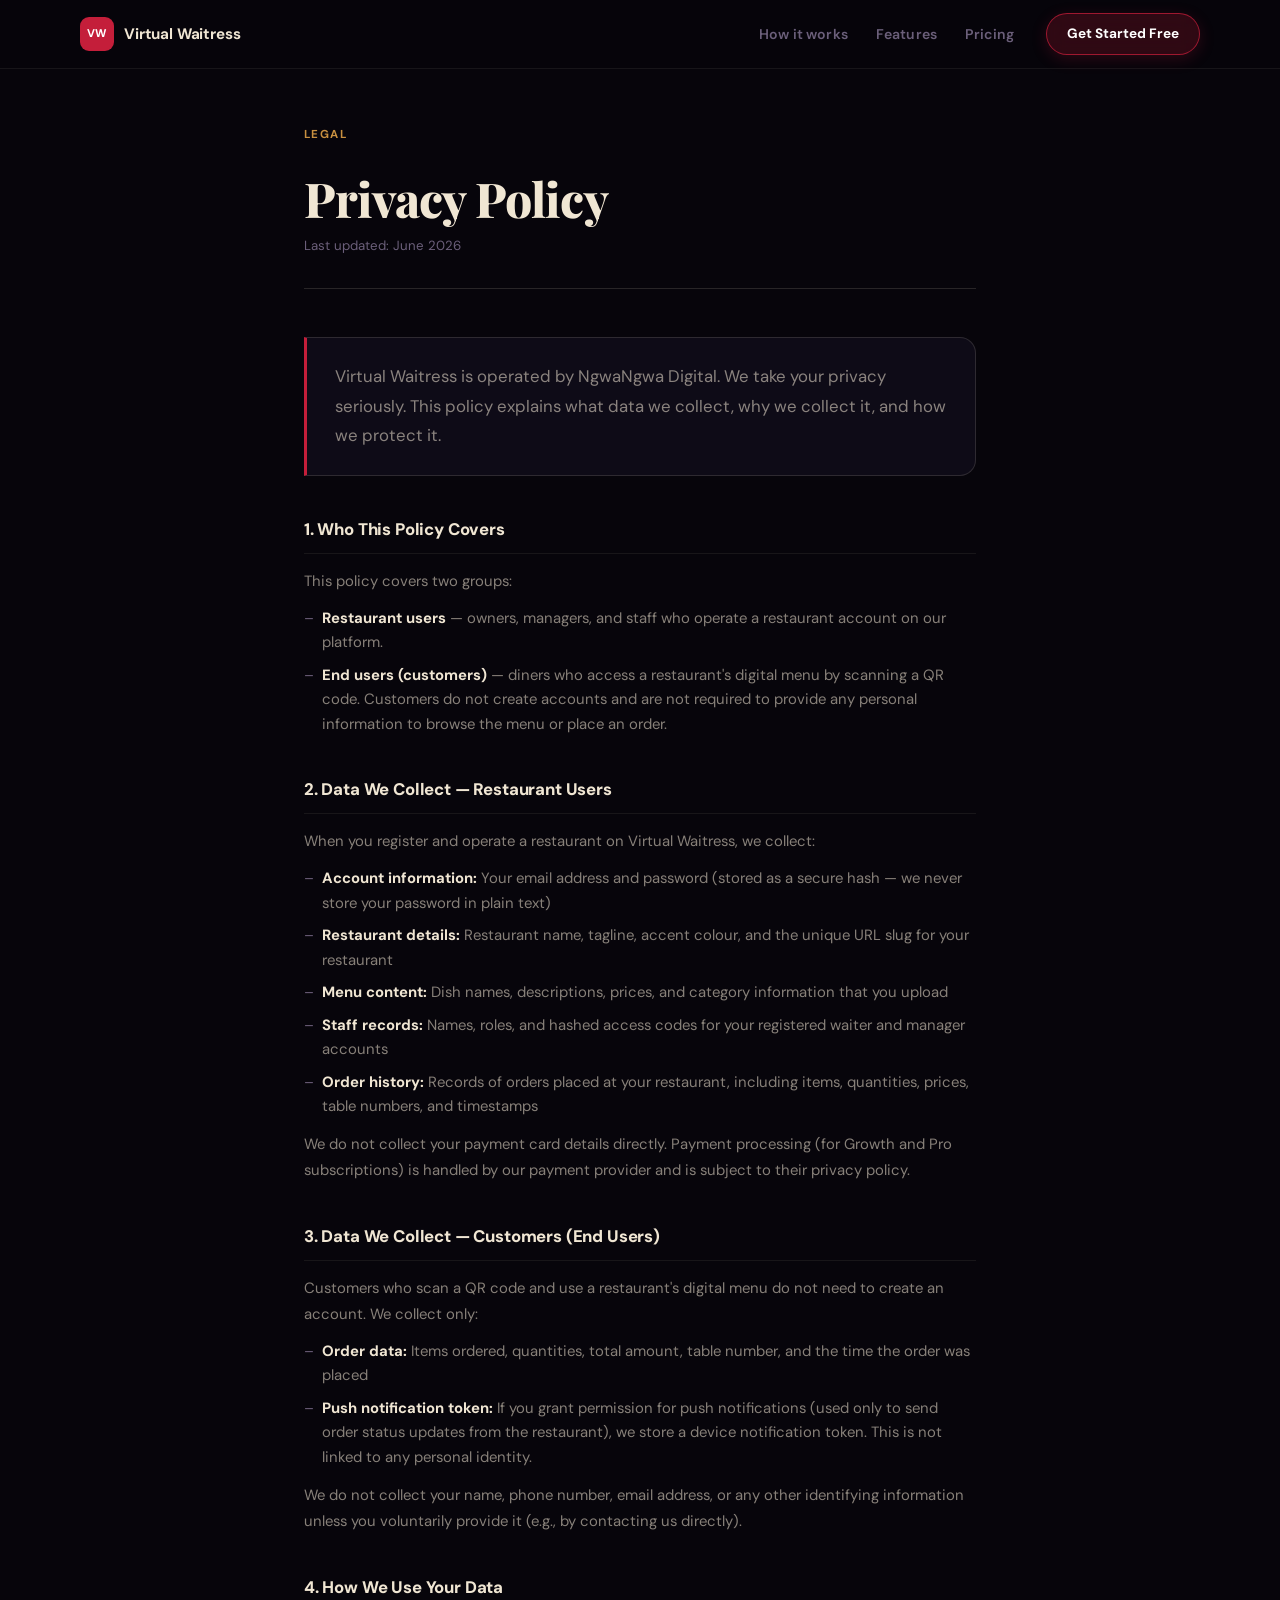
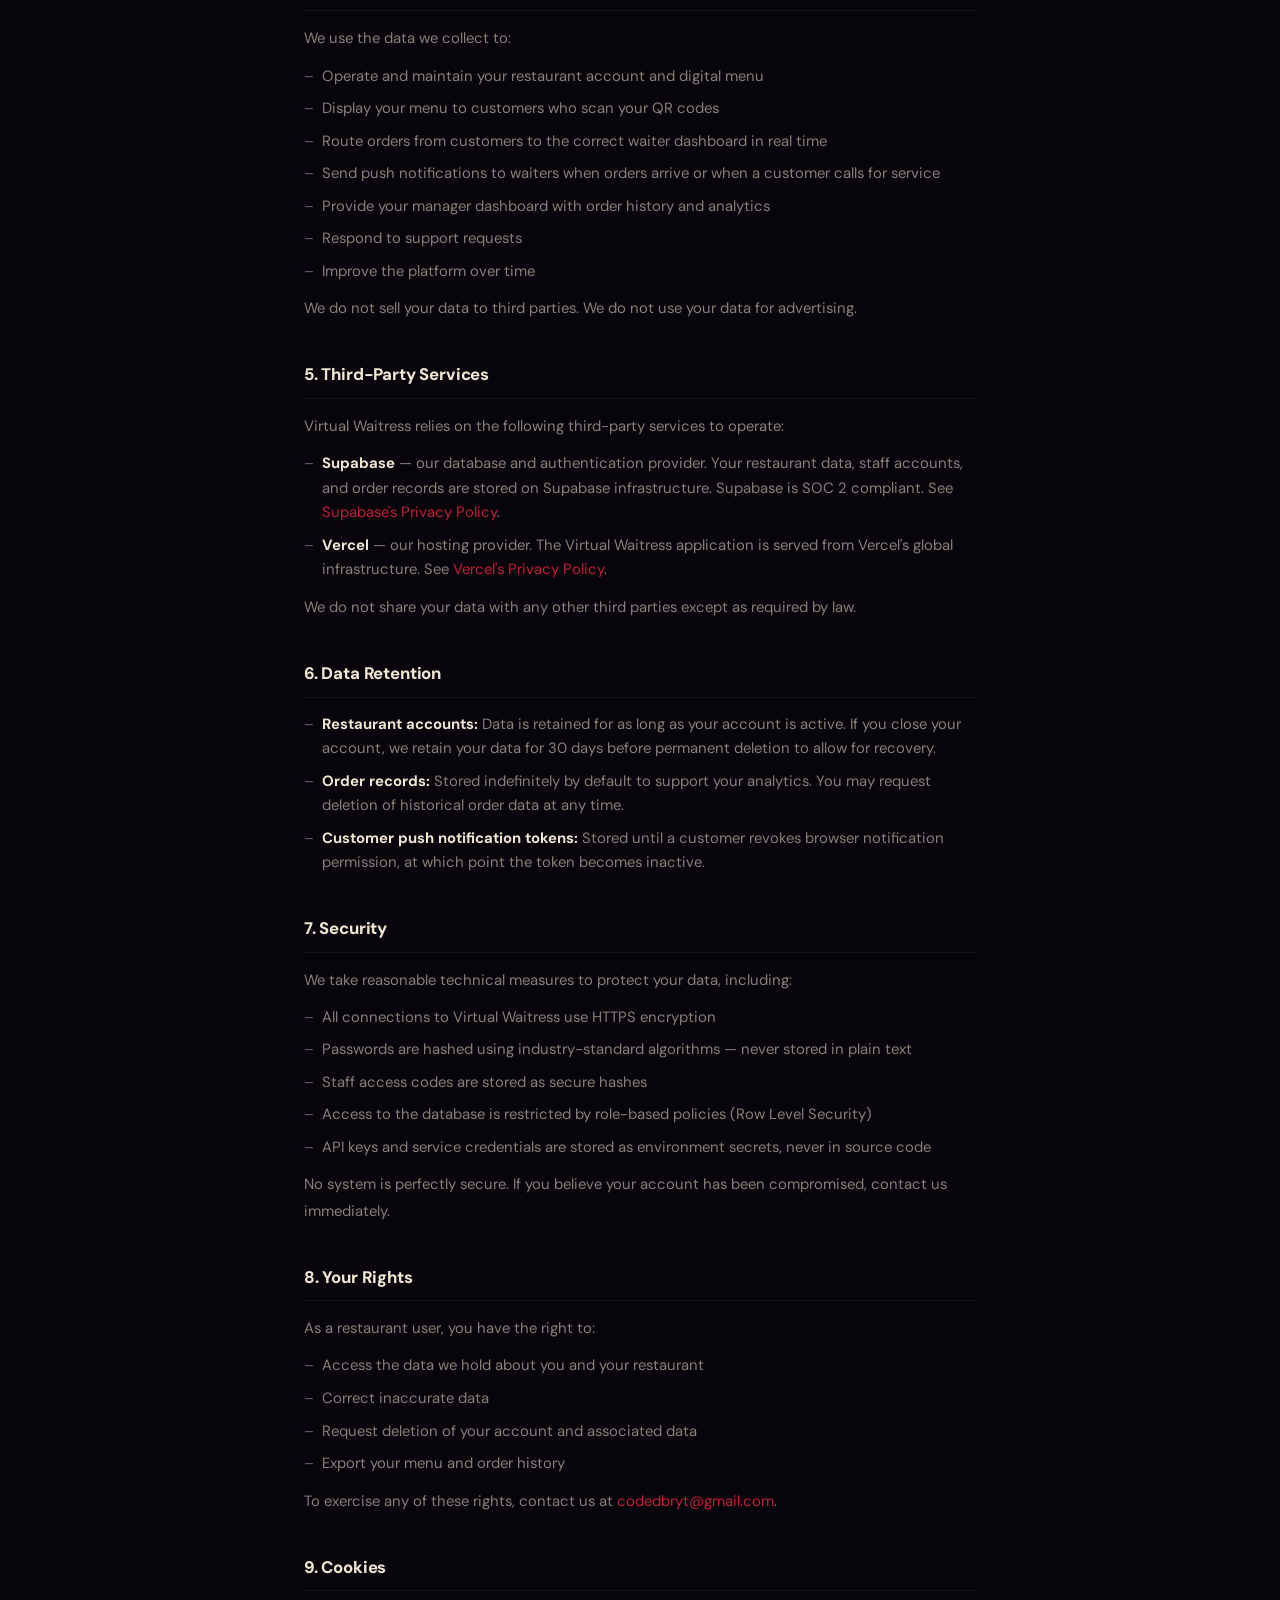
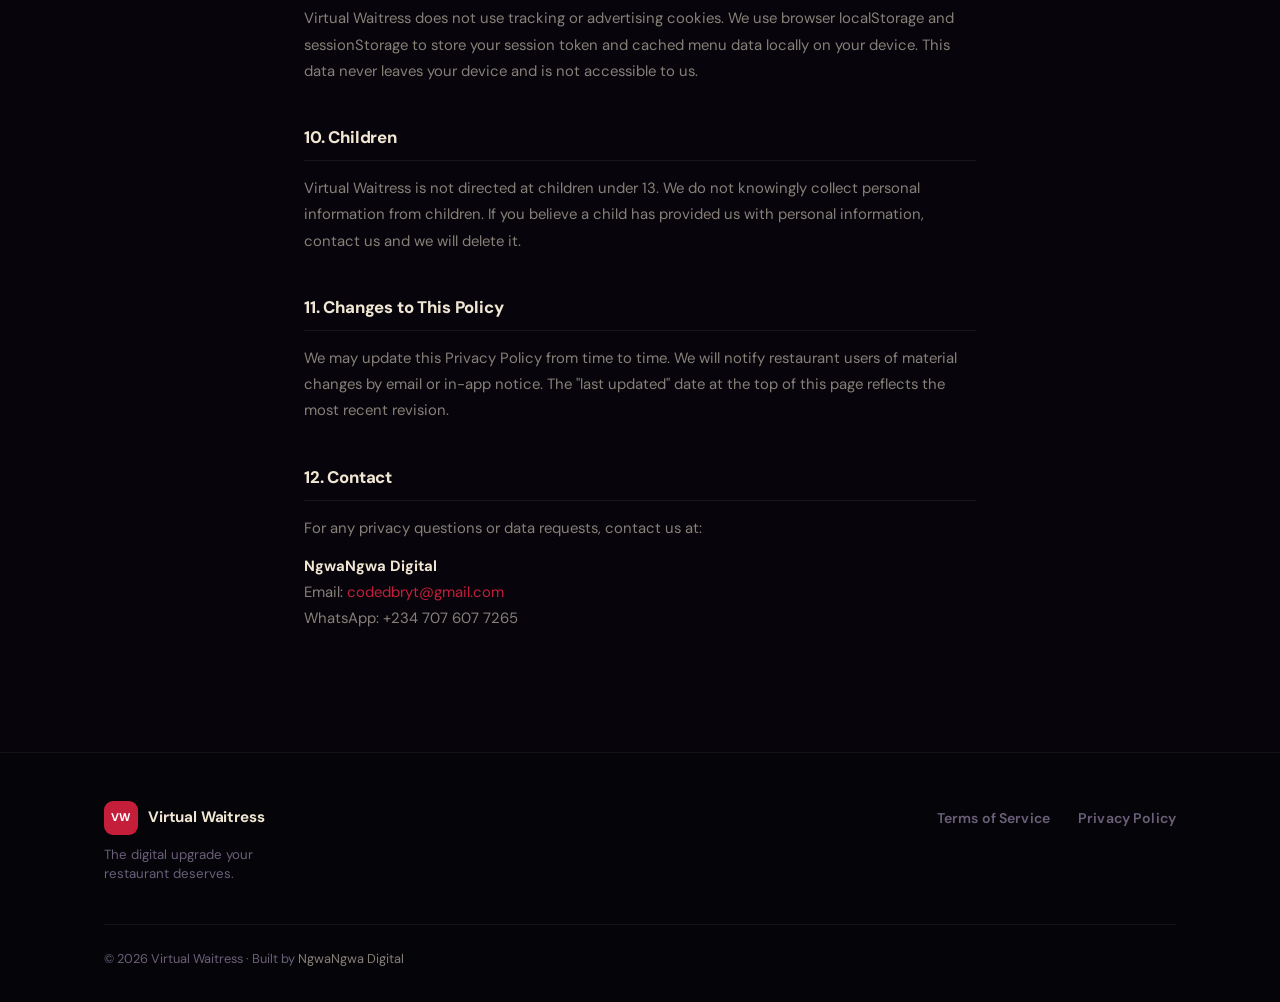
==== commit 3e6de878: "Fix mobile layout issues on iPhone SE and update legal pages - Single-column venue cards at ≤430px (" ====
--- a/privacy.html
+++ b/privacy.html
@@ -25,7 +25,7 @@
           <a href="/#features">Features</a>
           <a href="/#pricing">Pricing</a>
         </div>
-        <a href="/#pricing" class="lp-nav-cta">Get Started Free</a>
+        <a href="https://app.virtualwaitress.com/signup" class="lp-nav-cta">Get Started Free</a>
       </div>
     </nav>
 
@@ -35,7 +35,7 @@
         <div class="legal-header">
           <div class="lp-section-tag">Legal</div>
           <h1 class="legal-title">Privacy Policy</h1>
-          <p class="legal-date">Last updated: June 2025</p>
+          <p class="legal-date">Last updated: June 2026</p>
         </div>
 
         <div class="legal-body">
@@ -63,7 +63,7 @@
               <li><strong>Staff records:</strong> Names, roles, and hashed access codes for your registered waiter and manager accounts</li>
               <li><strong>Order history:</strong> Records of orders placed at your restaurant, including items, quantities, prices, table numbers, and timestamps</li>
             </ul>
-            <p>We do not collect your payment card details directly. Payment processing (for Pro subscriptions) is handled by our payment provider and is subject to their privacy policy.</p>
+            <p>We do not collect your payment card details directly. Payment processing (for Growth and Pro subscriptions) is handled by our payment provider and is subject to their privacy policy.</p>
           </section>
 
           <section class="legal-section">
@@ -180,7 +180,7 @@
           </nav>
         </div>
         <div class="lp-footer-bottom">
-          <p>&#169; 2025 Virtual Waitress &middot; Built by <a href="https://ngwangwadigital.com" target="_blank" rel="noopener noreferrer">NgwaNgwa Digital</a></p>
+          <p>&#169; 2026 Virtual Waitress &middot; Built by <a href="https://ngwangwadigital.com" target="_blank" rel="noopener noreferrer">NgwaNgwa Digital</a></p>
         </div>
       </div>
     </footer>
--- a/css/style.css
+++ b/css/style.css
@@ -4,8 +4,10 @@
   --lp-bg:          #07050B;
   --lp-surface:     #0E0B17;
   --lp-surface-2:   #17122A;
-  --lp-orange:      #E8612C;
-  --lp-orange-glow: rgba(232, 97, 44, 0.18);
+  --lp-red:         #C41E3A;
+  --lp-red-dark:    #9B1426;
+  --lp-orange:      #C41E3A;
+  --lp-orange-glow: rgba(196, 30, 58, 0.18);
   --lp-gold:        #C89040;
   --lp-cream:       #F0E6D3;
   --lp-cream-dim:   rgba(240, 230, 211, 0.55);
@@ -133,18 +135,47 @@
   display: inline-flex;
   align-items: center;
   padding: 9px 20px;
-  background: var(--lp-orange);
+  background: rgba(196, 30, 58, 0.22);
+  backdrop-filter: blur(12px);
+  -webkit-backdrop-filter: blur(12px);
   color: #fff;
   font-size: 0.85rem;
   font-weight: 700;
   border-radius: 50px;
+  border: 1.5px solid rgba(196, 30, 58, 0.75);
   text-decoration: none;
   white-space: nowrap;
-  transition: background 0.2s, transform 0.15s;
+  transition: background 0.2s, transform 0.15s, box-shadow 0.2s;
+  box-shadow: 0 4px 16px rgba(196, 30, 58, 0.2);
 }
 
 .lp-nav-cta:hover {
-  background: #D4521E;
+  background: rgba(196, 30, 58, 0.4);
+  transform: translateY(-1px);
+  box-shadow: 0 6px 20px rgba(196, 30, 58, 0.35);
+}
+
+.lp-nav-login {
+  display: inline-flex;
+  align-items: center;
+  padding: 9px 20px;
+  background: rgba(255, 255, 255, 0.07);
+  backdrop-filter: blur(12px);
+  -webkit-backdrop-filter: blur(12px);
+  color: rgba(240, 230, 211, 0.85);
+  font-size: 0.85rem;
+  font-weight: 700;
+  border-radius: 50px;
+  border: 1.5px solid rgba(240, 230, 211, 0.2);
+  text-decoration: none;
+  white-space: nowrap;
+  transition: background 0.2s, border-color 0.2s, transform 0.15s;
+}
+
+.lp-nav-login:hover {
+  background: rgba(255, 255, 255, 0.13);
+  border-color: rgba(240, 230, 211, 0.35);
+  color: #fff;
   transform: translateY(-1px);
 }
 
@@ -190,102 +221,211 @@
 /* ──────────────────────────────────────────────
    HERO
 ────────────────────────────────────────────── */
-.lp-hero {
-  min-height: 100vh;
-  display: flex;
+/* ──────────────────────────────────────────────
+   HERO SLIDER
+────────────────────────────────────────────── */
+.lp-hero-slider {
+  position: relative;
+  height: 100vh;
+  min-height: 600px;
+  overflow: hidden;
+}
+
+.hero-slide {
+  position: absolute;
+  inset: 0;
+  opacity: 0;
+  transition: opacity 1s ease;
+  pointer-events: none;
+}
+
+.hero-slide.active {
+  opacity: 1;
+  pointer-events: auto;
+}
+
+.slide-bg {
+  position: absolute;
+  inset: 0;
+  background-size: cover;
+  background-position: center;
+  transform: scale(1.04);
+  transition: transform 7s ease;
+}
+
+.hero-slide.active .slide-bg {
+  transform: scale(1);
+}
+
+/* Overlay variants */
+.slide-overlay {
+  position: absolute;
+  inset: 0;
+}
+
+.overlay-left {
+  background: linear-gradient(90deg, rgba(5, 3, 10, 0.88) 0%, rgba(5, 3, 10, 0.55) 50%, transparent 100%);
+}
+
+.overlay-right {
+  background: linear-gradient(270deg, rgba(5, 3, 10, 0.88) 0%, rgba(5, 3, 10, 0.55) 50%, transparent 100%);
+}
+
+.overlay-dark {
+  background: rgba(5, 3, 10, 0.62);
+}
+
+.overlay-glass-left {
+  background: linear-gradient(90deg, rgba(5, 3, 10, 0.75) 0%, rgba(5, 3, 10, 0.42) 48%, transparent 100%);
+}
+
+.overlay-left-warm {
+  background: linear-gradient(90deg, rgba(10, 4, 4, 0.9) 0%, rgba(20, 5, 10, 0.6) 50%, transparent 100%);
+}
+
+/* Content positioning */
+.slide-content {
+  position: absolute;
+  inset: 0;
+  display: flex;
+  flex-direction: column;
+  justify-content: center;
+  padding: 0 64px;
+}
+
+.content-left {
+  max-width: 620px;
+  left: 0;
+  right: auto;
+  align-items: flex-start;
+  text-align: left;
+}
+
+.content-right {
+  max-width: 620px;
+  right: 0;
+  left: auto;
+  align-items: flex-end;
+  text-align: right;
+}
+
+.content-center {
+  max-width: 760px;
+  left: 50%;
+  right: auto;
+  transform: translateX(-50%);
   align-items: center;
-  padding: 120px 0 80px;
-  position: relative;
-  overflow: hidden;
-}
-
-.lp-hero-glow {
-  position: absolute;
-  top: -200px;
-  left: -300px;
-  width: 900px;
-  height: 900px;
-  background: radial-gradient(circle, rgba(232, 97, 44, 0.12) 0%, transparent 65%);
-  pointer-events: none;
-}
-
-.lp-hero-inner {
-  display: grid;
-  grid-template-columns: 1fr 1fr;
-  gap: 60px;
-  align-items: center;
-}
-
-/* Eyebrow */
-.lp-eyebrow {
+  text-align: center;
+}
+
+/* Slide text */
+.slide-eyebrow {
   display: inline-flex;
   align-items: center;
-  gap: 8px;
   font-size: 0.78rem;
   font-weight: 700;
   letter-spacing: 0.1em;
   text-transform: uppercase;
-  color: var(--lp-gold);
-  margin-bottom: 24px;
-}
-
-.lp-eyebrow-dot {
-  width: 6px;
-  height: 6px;
-  background: var(--lp-green);
-  border-radius: 50%;
-  animation: pulse-dot 2s ease-in-out infinite;
-}
-
-@keyframes pulse-dot {
-  0%, 100% { opacity: 1; transform: scale(1); }
-  50%       { opacity: 0.4; transform: scale(0.7); }
-}
-
-/* Headline */
-.lp-hero-headline {
+  color: rgba(240, 230, 211, 0.75);
+  margin-bottom: 20px;
+  padding: 6px 14px;
+  border: 1px solid rgba(240, 230, 211, 0.18);
+  border-radius: 50px;
+  backdrop-filter: blur(8px);
+  background: rgba(0, 0, 0, 0.22);
+  align-self: flex-start;
+}
+
+.content-right .slide-eyebrow { align-self: flex-end; }
+.content-center .slide-eyebrow { align-self: center; }
+
+.slide-eyebrow-green {
+  color: var(--lp-green);
+  border-color: rgba(62, 204, 138, 0.3);
+}
+
+.slide-headline {
   font-family: var(--lp-serif);
-  font-size: clamp(2.6rem, 5.5vw, 4.4rem);
+  font-size: clamp(2.8rem, 6vw, 5rem);
   font-weight: 800;
-  line-height: 1.08;
-  letter-spacing: -0.02em;
-  color: var(--lp-cream);
-  margin-bottom: 24px;
-}
-
-.lp-hero-headline em {
+  line-height: 1.06;
+  letter-spacing: -0.03em;
+  color: var(--lp-cream);
+  margin-bottom: 20px;
+  text-shadow: 0 2px 20px rgba(0,0,0,0.5);
+}
+
+.slide-headline em {
   font-style: italic;
   color: var(--lp-orange);
 }
 
-.lp-hero-sub {
+.slide-sub {
   font-size: 1.05rem;
-  color: var(--lp-cream-dim);
-  line-height: 1.7;
-  max-width: 480px;
-  margin-bottom: 36px;
-}
-
-/* Buttons */
+  color: rgba(240, 230, 211, 0.82);
+  line-height: 1.65;
+  max-width: 460px;
+  margin-bottom: 32px;
+  text-shadow: 0 1px 8px rgba(0,0,0,0.5);
+}
+
+.slide-actions {
+  display: flex;
+  align-items: center;
+  gap: 12px;
+  flex-wrap: wrap;
+}
+
+.slide-actions-center {
+  justify-content: center;
+}
+
+/* Ghost button for use on image overlays */
+.lp-btn-ghost-slide {
+  display: inline-flex;
+  align-items: center;
+  padding: 14px 24px;
+  background: rgba(255,255,255,0.08);
+  backdrop-filter: blur(12px);
+  -webkit-backdrop-filter: blur(12px);
+  color: var(--lp-cream);
+  font-family: var(--lp-font);
+  font-size: 0.95rem;
+  font-weight: 600;
+  border-radius: 50px;
+  border: 1.5px solid rgba(255,255,255,0.22);
+  text-decoration: none;
+  transition: background 0.2s, transform 0.15s;
+}
+
+.lp-btn-ghost-slide:hover {
+  background: rgba(255,255,255,0.16);
+  transform: translateY(-1px);
+}
+
+/* Shared CTA button styles */
 .lp-btn-primary {
   display: inline-flex;
   align-items: center;
   padding: 14px 28px;
-  background: var(--lp-orange);
+  background: rgba(196, 30, 58, 0.28);
+  backdrop-filter: blur(14px);
+  -webkit-backdrop-filter: blur(14px);
   color: #fff;
   font-family: var(--lp-font);
   font-size: 0.95rem;
   font-weight: 700;
   border-radius: 50px;
+  border: 1.5px solid rgba(196, 30, 58, 0.8);
   text-decoration: none;
   transition: background 0.2s, transform 0.15s, box-shadow 0.2s;
-  box-shadow: 0 8px 24px rgba(232, 97, 44, 0.35);
+  box-shadow: 0 8px 24px rgba(196, 30, 58, 0.28);
 }
 
 .lp-btn-primary:hover {
-  background: #D4521E;
+  background: rgba(196, 30, 58, 0.48);
   transform: translateY(-2px);
-  box-shadow: 0 12px 32px rgba(232, 97, 44, 0.45);
+  box-shadow: 0 12px 32px rgba(196, 30, 58, 0.42);
 }
 
 .lp-btn-large {
@@ -314,269 +454,96 @@
   transform: translateY(-1px);
 }
 
-.lp-hero-actions {
+/* Slider navigation arrows */
+.hero-arrow {
+  position: absolute;
+  top: 50%;
+  transform: translateY(-50%);
+  z-index: 10;
+  background: rgba(255,255,255,0.08);
+  backdrop-filter: blur(12px);
+  -webkit-backdrop-filter: blur(12px);
+  border: 1.5px solid rgba(255,255,255,0.18);
+  color: #fff;
+  width: 48px;
+  height: 48px;
+  border-radius: 50%;
+  font-size: 1.8rem;
+  cursor: pointer;
   display: flex;
   align-items: center;
-  gap: 14px;
-  flex-wrap: wrap;
-  margin-bottom: 48px;
-}
-
-/* Trust bar */
-.lp-hero-trust {
-  display: flex;
-  align-items: center;
-  gap: 24px;
-}
-
-.lp-trust-item {
-  display: flex;
-  flex-direction: column;
-}
-
-.lp-trust-num {
-  font-size: 1.1rem;
-  font-weight: 800;
-  color: var(--lp-cream);
-  letter-spacing: -0.01em;
-  line-height: 1.2;
-}
-
-.lp-trust-label {
-  font-size: 0.72rem;
-  color: var(--lp-muted);
-  font-weight: 500;
-  text-transform: uppercase;
-  letter-spacing: 0.05em;
-  margin-top: 2px;
-}
-
-.lp-trust-divider {
-  width: 1px;
-  height: 32px;
-  background: var(--lp-border-s);
-}
-
-/* ── Phone Mockup ── */
-.lp-hero-visual {
-  display: flex;
   justify-content: center;
-  align-items: flex-end;
-  position: relative;
-}
-
-.lp-phone-wrap {
-  position: relative;
-  display: flex;
-  justify-content: center;
-}
-
-.lp-phone-glow {
-  position: absolute;
-  bottom: -40px;
+  transition: background 0.2s, transform 0.15s;
+}
+
+.hero-arrow:hover {
+  background: rgba(255,255,255,0.18);
+  transform: translateY(-50%) scale(1.08);
+}
+
+.hero-prev { left: 24px; }
+.hero-next { right: 24px; }
+
+/* Dot indicators */
+.hero-dots {
+  position: absolute;
+  bottom: 36px;
   left: 50%;
   transform: translateX(-50%);
-  width: 280px;
-  height: 160px;
-  background: radial-gradient(ellipse, rgba(232, 97, 44, 0.22) 0%, transparent 70%);
-  pointer-events: none;
-  z-index: 0;
-}
-
-.lp-phone {
-  width: 248px;
-  min-height: 490px;
-  background: #0A0810;
-  border-radius: 44px;
-  border: 7px solid rgba(255, 255, 255, 0.09);
-  box-shadow:
-    0 0 0 1px rgba(255,255,255,0.04),
-    inset 0 0 30px rgba(0,0,0,0.6),
-    0 60px 100px rgba(0,0,0,0.85);
-  overflow: hidden;
-  position: relative;
-  z-index: 1;
-}
-
-.lp-phone-notch {
-  width: 72px;
-  height: 20px;
-  background: #111;
-  border-radius: 0 0 14px 14px;
-  margin: 0 auto;
-  position: relative;
-  z-index: 2;
-}
-
-.lp-phone-screen {
-  display: flex;
-  flex-direction: column;
-  height: calc(100% - 20px);
-  overflow: hidden;
-}
-
-/* Mock app content */
-.lp-mock-hero-band {
-  background: linear-gradient(135deg, #1A0D06 0%, #2A1408 100%);
-  padding: 12px 14px 14px;
-  display: flex;
-  justify-content: space-between;
-  align-items: flex-start;
-  border-bottom: 1px solid rgba(255,255,255,0.06);
-}
-
-.lp-mock-restaurant-name {
+  display: flex;
+  gap: 8px;
+  z-index: 10;
+}
+
+.hero-dot {
+  width: 8px;
+  height: 8px;
+  border-radius: 50%;
+  border: 1.5px solid rgba(255,255,255,0.5);
+  background: transparent;
+  cursor: pointer;
+  padding: 0;
+  transition: background 0.25s, transform 0.2s, border-color 0.2s;
+}
+
+.hero-dot.active {
+  background: #fff;
+  border-color: #fff;
+  transform: scale(1.35);
+}
+
+/* Progress bar */
+.hero-progress-wrap {
+  position: absolute;
+  bottom: 0;
+  left: 0;
+  right: 0;
+  height: 3px;
+  background: rgba(255,255,255,0.1);
+  z-index: 10;
+}
+
+.hero-progress {
+  height: 100%;
+  background: var(--lp-orange);
+  width: 0%;
+  transition: width 0.1s linear;
+}
+
+/* Slide 1 preloaded immediately; slides 2-5 lazy-loaded by JS on first visit */
+.slide-1 .slide-bg { background-image: url('../images/hero-slide-1.webp'); }
+
+/* Venue card background images */
+.lp-venue-1 { background-image: url('../images/venue-1.webp'); }
+.lp-venue-2 { background-image: url('../images/venue-2.webp'); }
+.lp-venue-3 { background-image: url('../images/venue-3.webp'); }
+.lp-venue-4 { background-image: url('../images/venue-4.webp'); }
+
+/* Eyebrow inline icon */
+.eyebrow-icon {
   font-size: 0.9rem;
-  font-weight: 800;
-  color: #F0E6D3;
-  letter-spacing: -0.01em;
-  line-height: 1.2;
-}
-
-.lp-mock-tagline {
-  font-size: 0.6rem;
-  color: rgba(240,230,211,0.45);
-  margin-top: 2px;
-}
-
-.lp-mock-table-badge {
-  background: var(--lp-orange);
-  color: #fff;
-  font-size: 0.6rem;
-  font-weight: 800;
-  padding: 3px 8px;
-  border-radius: 20px;
-  white-space: nowrap;
-}
-
-.lp-mock-tabs {
-  display: flex;
-  gap: 4px;
-  padding: 8px 12px;
-  background: #100D1A;
-  overflow-x: auto;
-  scrollbar-width: none;
-  border-bottom: 1px solid rgba(255,255,255,0.05);
-}
-
-.lp-mock-tabs::-webkit-scrollbar { display: none; }
-
-.lp-mock-tab {
-  font-size: 0.62rem;
-  font-weight: 600;
-  color: rgba(240,230,211,0.4);
-  background: rgba(255,255,255,0.04);
-  border-radius: 20px;
-  padding: 4px 10px;
-  white-space: nowrap;
-  cursor: default;
-}
-
-.lp-mock-tab-active {
-  background: var(--lp-orange);
-  color: #fff;
-}
-
-.lp-mock-items {
-  flex: 1;
-  padding: 8px 12px;
-  display: flex;
-  flex-direction: column;
-  gap: 6px;
-  background: #0E0B1A;
-  overflow: hidden;
-}
-
-.lp-mock-item {
-  display: flex;
-  justify-content: space-between;
-  align-items: center;
-  padding: 8px 10px;
-  background: rgba(255,255,255,0.03);
-  border: 1px solid rgba(255,255,255,0.06);
-  border-radius: 10px;
-}
-
-.lp-mock-item-selected {
-  border-color: rgba(232, 97, 44, 0.35);
-  background: rgba(232, 97, 44, 0.07);
-}
-
-.lp-mock-item-name {
-  font-size: 0.64rem;
-  font-weight: 600;
-  color: rgba(240,230,211,0.85);
-  line-height: 1.3;
-}
-
-.lp-mock-item-price {
-  font-size: 0.6rem;
-  color: var(--lp-orange);
-  font-weight: 700;
-  margin-top: 2px;
-}
-
-.lp-mock-add-btn {
-  width: 22px;
-  height: 22px;
-  background: rgba(255,255,255,0.07);
-  border: 1px solid rgba(255,255,255,0.1);
-  border-radius: 50%;
-  color: rgba(240,230,211,0.7);
-  font-size: 0.75rem;
-  font-weight: 800;
-  display: flex;
-  align-items: center;
-  justify-content: center;
-  cursor: default;
-  flex-shrink: 0;
-}
-
-.lp-mock-add-active {
-  background: var(--lp-orange);
-  border-color: var(--lp-orange);
-  color: #fff;
-}
-
-.lp-mock-action-bar {
-  display: flex;
-  gap: 6px;
-  padding: 8px 10px 10px;
-  background: #0E0B1A;
-  border-top: 1px solid rgba(255,255,255,0.06);
-}
-
-.lp-mock-call-btn,
-.lp-mock-order-btn {
-  flex: 1;
-  text-align: center;
-  padding: 7px 4px;
-  border-radius: 9px;
-  font-size: 0.58rem;
-  font-weight: 700;
-  letter-spacing: 0.01em;
-}
-
-.lp-mock-call-btn {
-  background: rgba(255,255,255,0.05);
-  border: 1px solid rgba(255,255,255,0.1);
-  color: rgba(240,230,211,0.7);
-}
-
-.lp-mock-order-btn {
-  background: var(--lp-orange);
-  color: #fff;
-}
-
-/* Ada float */
-.lp-ada-float {
-  position: absolute;
-  right: -30px;
-  bottom: 0;
-  width: 140px;
-  opacity: 0.85;
-  pointer-events: none;
-  filter: drop-shadow(0 20px 40px rgba(0,0,0,0.6));
+  vertical-align: middle;
+  margin-right: 4px;
 }
 
 /* ──────────────────────────────────────────────
@@ -611,93 +578,77 @@
 }
 
 /* ──────────────────────────────────────────────
-   PROBLEM
+   PAIN SECTION
 ────────────────────────────────────────────── */
-.lp-problem {
+.lp-pain {
   padding: 100px 0 80px;
   background: var(--lp-surface);
   border-top: 1px solid var(--lp-border);
   border-bottom: 1px solid var(--lp-border);
-}
-
-.lp-compare {
+  position: relative;
+  overflow: hidden;
+}
+
+.lp-pain::before {
+  content: '';
+  position: absolute;
+  inset: 0;
+  background-image: url('../images/section-pain.webp');
+  background-size: cover;
+  background-position: center top;
+  opacity: 0.07;
+  pointer-events: none;
+  z-index: 0;
+}
+
+.lp-pain .lp-container {
+  position: relative;
+  z-index: 1;
+}
+
+.lp-pain-grid {
   display: grid;
-  grid-template-columns: 1fr auto 1fr;
-  gap: 0;
+  grid-template-columns: repeat(3, 1fr);
+  gap: 20px;
+  margin-top: 48px;
+}
+
+.lp-pain-card {
+  padding: 32px 28px;
+  background: var(--lp-bg);
+  border: 1px solid var(--lp-border);
   border-radius: var(--lp-radius);
-  overflow: hidden;
-  border: 1px solid var(--lp-border-s);
-}
-
-.lp-compare-col {
-  padding: 36px 32px;
-}
-
-.lp-compare-before {
-  background: rgba(255,255,255,0.02);
-}
-
-.lp-compare-after {
-  background: rgba(232, 97, 44, 0.05);
-  border-left: 1px solid rgba(232, 97, 44, 0.2);
-}
-
-.lp-compare-label {
-  display: inline-block;
-  font-size: 0.72rem;
+  transition: border-color 0.25s, box-shadow 0.25s;
+}
+
+.lp-pain-card:hover {
+  border-color: rgba(196, 30, 58, 0.3);
+  box-shadow: 0 12px 32px rgba(0,0,0,0.3);
+}
+
+.lp-pain-num {
+  font-family: var(--lp-serif);
+  font-size: 0.75rem;
   font-weight: 800;
-  letter-spacing: 0.08em;
-  text-transform: uppercase;
-  color: var(--lp-muted);
-  background: rgba(255,255,255,0.06);
-  border-radius: 20px;
-  padding: 4px 12px;
-  margin-bottom: 24px;
-}
-
-.lp-compare-label-after {
+  letter-spacing: 0.14em;
   color: var(--lp-orange);
-  background: rgba(232, 97, 44, 0.12);
-}
-
-.lp-compare-divider {
-  display: flex;
-  align-items: center;
-  justify-content: center;
-  padding: 0 4px;
-  background: var(--lp-surface-2);
-  border-left: 1px solid var(--lp-border);
-  border-right: 1px solid var(--lp-border);
-}
-
-.lp-compare-arrow {
-  font-size: 1.2rem;
-  color: var(--lp-orange);
-  writing-mode: horizontal-tb;
-}
-
-.lp-compare-list {
-  list-style: none;
-  display: flex;
-  flex-direction: column;
-  gap: 14px;
-}
-
-.lp-compare-list li {
-  font-size: 0.88rem;
+  margin-bottom: 16px;
+  opacity: 0.7;
+}
+
+.lp-pain-card h3 {
+  font-size: 1rem;
+  font-weight: 700;
+  color: var(--lp-cream);
+  line-height: 1.35;
+  margin-bottom: 12px;
+  letter-spacing: -0.01em;
+}
+
+.lp-pain-card p {
+  font-size: 0.87rem;
   color: var(--lp-cream-dim);
-  line-height: 1.5;
-  padding-left: 0;
-}
-
-.lp-compare-list-after li {
-  color: var(--lp-cream);
-}
-
-.lp-compare-list-after li::before {
-  content: '✓ ';
-  color: var(--lp-green);
-  font-weight: 800;
+  line-height: 1.65;
 }
 
 /* ──────────────────────────────────────────────
@@ -706,6 +657,25 @@
 .lp-how {
   padding: 100px 0;
   background: var(--lp-bg);
+  position: relative;
+  overflow: hidden;
+}
+
+.lp-how::before {
+  content: '';
+  position: absolute;
+  inset: 0;
+  background-image: url('../images/section-how.webp');
+  background-size: cover;
+  background-position: center;
+  opacity: 0.06;
+  pointer-events: none;
+  z-index: 0;
+}
+
+.lp-how .lp-container {
+  position: relative;
+  z-index: 1;
 }
 
 .lp-steps {
@@ -728,7 +698,7 @@
 
 .lp-step:hover {
   border-color: var(--lp-orange);
-  box-shadow: 0 0 0 1px var(--lp-orange), 0 20px 40px rgba(232, 97, 44, 0.08);
+  box-shadow: 0 0 0 1px var(--lp-orange), 0 20px 40px rgba(196, 30, 58, 0.08);
 }
 
 .lp-step-num-bg {
@@ -748,6 +718,8 @@
   font-size: 2rem;
   margin-bottom: 16px;
   display: block;
+  color: var(--lp-orange);
+  font-variation-settings: 'FILL' 0, 'wght' 300, 'opsz' 48;
 }
 
 .lp-step-title {
@@ -793,11 +765,30 @@
   border-top: 1px solid var(--lp-border);
 }
 
+.lp-feat-group {
+  margin-bottom: 56px;
+}
+
+.lp-feat-group:last-child {
+  margin-bottom: 0;
+}
+
+.lp-feat-group-label {
+  font-size: 0.78rem;
+  font-weight: 700;
+  letter-spacing: 0.1em;
+  text-transform: uppercase;
+  color: var(--lp-orange);
+  margin-bottom: 20px;
+  padding-bottom: 12px;
+  border-bottom: 1px solid var(--lp-border);
+}
+
 .lp-feat-grid {
   display: grid;
   grid-template-columns: repeat(3, 1fr);
   gap: 20px;
-  margin-top: 56px;
+  margin-top: 0;
 }
 
 .lp-feat {
@@ -824,9 +815,9 @@
 }
 
 .lp-feat:hover {
-  border-color: rgba(232, 97, 44, 0.3);
+  border-color: rgba(196, 30, 58, 0.3);
   transform: translateY(-4px);
-  box-shadow: 0 20px 40px rgba(0,0,0,0.4), 0 0 0 1px rgba(232, 97, 44, 0.1);
+  box-shadow: 0 20px 40px rgba(0,0,0,0.4), 0 0 0 1px rgba(196, 30, 58, 0.1);
 }
 
 .lp-feat:hover::before {
@@ -837,6 +828,8 @@
   font-size: 1.8rem;
   margin-bottom: 16px;
   display: block;
+  color: var(--lp-orange);
+  font-variation-settings: 'FILL' 0, 'wght' 300, 'opsz' 48;
 }
 
 .lp-feat-title {
@@ -851,6 +844,90 @@
   font-size: 0.87rem;
   color: var(--lp-cream-dim);
   line-height: 1.65;
+}
+
+/* ──────────────────────────────────────────────
+   VENUES
+────────────────────────────────────────────── */
+.lp-venues {
+  padding: 100px 0;
+  background: var(--lp-bg);
+}
+
+.lp-venue-grid {
+  display: grid;
+  grid-template-columns: repeat(4, 1fr);
+  gap: 20px;
+  margin-top: 48px;
+}
+
+.lp-venue-card {
+  padding: 32px 24px;
+  background-color: var(--lp-bg);
+  background-size: cover;
+  background-position: center;
+  border: 1px solid var(--lp-border);
+  border-radius: var(--lp-radius);
+  text-align: center;
+  min-height: 300px;
+  display: flex;
+  flex-direction: column;
+  justify-content: flex-end;
+  position: relative;
+  overflow: hidden;
+  transition: border-color 0.25s, transform 0.2s, box-shadow 0.25s;
+}
+
+.lp-venue-card::before {
+  content: '';
+  position: absolute;
+  inset: 0;
+  background: linear-gradient(
+    0deg,
+    rgba(5, 3, 10, 0.97) 0%,
+    rgba(5, 3, 10, 0.78) 45%,
+    rgba(5, 3, 10, 0.3) 100%
+  );
+  border-radius: inherit;
+  z-index: 0;
+  transition: opacity 0.3s;
+}
+
+.lp-venue-card:hover::before {
+  opacity: 0.85;
+}
+
+.lp-venue-card:hover {
+  border-color: rgba(196, 30, 58, 0.4);
+  transform: translateY(-4px);
+  box-shadow: 0 20px 50px rgba(0,0,0,0.6);
+}
+
+.lp-venue-card > * {
+  position: relative;
+  z-index: 1;
+}
+
+.lp-venue-icon {
+  font-size: 2.2rem;
+  margin-bottom: 16px;
+  display: block;
+  color: var(--lp-orange);
+  font-variation-settings: 'FILL' 0, 'wght' 300, 'opsz' 48;
+}
+
+.lp-venue-card h3 {
+  font-size: 1.05rem;
+  font-weight: 700;
+  color: var(--lp-cream);
+  margin-bottom: 10px;
+  letter-spacing: -0.01em;
+}
+
+.lp-venue-card p {
+  font-size: 0.87rem;
+  color: var(--lp-cream-dim);
+  line-height: 1.6;
 }
 
 /* ──────────────────────────────────────────────
@@ -861,12 +938,119 @@
   background: var(--lp-bg);
 }
 
+/* Controls */
+.lp-pricing-controls {
+  display: flex;
+  flex-direction: column;
+  align-items: center;
+  gap: 16px;
+  margin: 48px auto 0;
+}
+
+.lp-currency-toggle {
+  display: flex;
+  background: var(--lp-surface);
+  border: 1px solid var(--lp-border-s);
+  border-radius: 50px;
+  padding: 4px;
+  gap: 4px;
+}
+
+.lp-currency-btn {
+  padding: 6px 18px;
+  border-radius: 50px;
+  border: none;
+  background: transparent;
+  color: var(--lp-muted);
+  font-size: 0.82rem;
+  font-weight: 700;
+  cursor: pointer;
+  transition: background 0.2s, color 0.2s;
+  font-family: inherit;
+}
+
+.lp-currency-btn.active {
+  background: rgba(196,30,58,0.22);
+  color: #fff;
+  border: 1px solid rgba(196,30,58,0.5);
+}
+
+.lp-cycle-tabs {
+  display: flex;
+  gap: 6px;
+  flex-wrap: wrap;
+  justify-content: center;
+}
+
+.lp-cycle-btn {
+  padding: 7px 18px;
+  border-radius: 50px;
+  border: 1px solid var(--lp-border-s);
+  background: transparent;
+  color: var(--lp-muted);
+  font-size: 0.82rem;
+  font-weight: 600;
+  cursor: pointer;
+  transition: all 0.2s;
+  font-family: inherit;
+  display: flex;
+  align-items: center;
+  gap: 6px;
+}
+
+.lp-cycle-btn.active {
+  border-color: rgba(196,30,58,0.5);
+  color: var(--lp-cream);
+  background: rgba(196,30,58,0.12);
+}
+
+.lp-save-badge {
+  background: rgba(62,204,138,0.2);
+  color: #3ECC8A;
+  font-size: 0.65rem;
+  font-weight: 800;
+  padding: 2px 6px;
+  border-radius: 10px;
+  letter-spacing: 0.03em;
+}
+
+/* 3-column grid */
 .lp-plans {
   display: grid;
   grid-template-columns: 1fr 1fr;
   gap: 24px;
   max-width: 760px;
-  margin: 56px auto 0;
+  margin: 40px auto 0;
+}
+
+.lp-plans-3 {
+  grid-template-columns: repeat(3, 1fr);
+  max-width: 1060px;
+}
+
+.lp-plans-4 {
+  grid-template-columns: repeat(4, 1fr);
+  max-width: 1120px;
+}
+
+.lp-plan-enterprise {
+  border-color: rgba(200, 144, 64, 0.3);
+  background: linear-gradient(160deg, rgba(200, 144, 64, 0.05) 0%, var(--lp-surface) 50%);
+}
+
+.lp-plan-custom {
+  font-family: var(--lp-serif);
+  font-size: 2.4rem;
+  font-weight: 700;
+  color: var(--lp-gold);
+  line-height: 1;
+  letter-spacing: -0.02em;
+}
+
+.lp-plan-growth {
+  border-color: rgba(196, 30, 58, 0.4);
+  background: linear-gradient(160deg, rgba(196, 30, 58, 0.07) 0%, var(--lp-surface) 50%);
+  box-shadow: 0 0 0 1px rgba(196, 30, 58, 0.15), 0 30px 60px rgba(196, 30, 58, 0.08);
 }
 
 .lp-plan {
@@ -880,9 +1064,9 @@
 }
 
 .lp-plan-pro {
-  border-color: rgba(232, 97, 44, 0.4);
-  background: linear-gradient(160deg, rgba(232, 97, 44, 0.07) 0%, var(--lp-surface) 50%);
-  box-shadow: 0 0 0 1px rgba(232, 97, 44, 0.15), 0 30px 60px rgba(232, 97, 44, 0.08);
+  border-color: rgba(196, 30, 58, 0.4);
+  background: linear-gradient(160deg, rgba(196, 30, 58, 0.07) 0%, var(--lp-surface) 50%);
+  box-shadow: 0 0 0 1px rgba(196, 30, 58, 0.15), 0 30px 60px rgba(196, 30, 58, 0.08);
 }
 
 .lp-plan-popular {
@@ -936,7 +1120,15 @@
 .lp-plan-cycle {
   font-size: 0.8rem;
   color: var(--lp-muted);
-  margin-bottom: 28px;
+  margin-bottom: 4px;
+}
+
+.lp-plan-total {
+  font-size: 0.78rem;
+  color: var(--lp-orange);
+  font-weight: 600;
+  margin-bottom: 24px;
+  min-height: 1.2em;
 }
 
 .lp-plan-features {
@@ -1006,15 +1198,18 @@
 }
 
 .lp-plan-btn-pro {
-  background: var(--lp-orange);
+  background: rgba(196, 30, 58, 0.28);
+  backdrop-filter: blur(14px);
+  -webkit-backdrop-filter: blur(14px);
+  border: 1.5px solid rgba(196, 30, 58, 0.75);
   color: #fff;
-  box-shadow: 0 8px 24px rgba(232, 97, 44, 0.35);
+  box-shadow: 0 8px 24px rgba(196, 30, 58, 0.22);
 }
 
 .lp-plan-btn-pro:hover {
-  background: #D4521E;
+  background: rgba(196, 30, 58, 0.46);
   transform: translateY(-2px);
-  box-shadow: 0 12px 32px rgba(232, 97, 44, 0.45);
+  box-shadow: 0 12px 32px rgba(196, 30, 58, 0.38);
 }
 
 .lp-pricing-note {
@@ -1044,7 +1239,7 @@
   transform: translate(-50%, -50%);
   width: 700px;
   height: 400px;
-  background: radial-gradient(ellipse, rgba(232, 97, 44, 0.1) 0%, transparent 65%);
+  background: radial-gradient(ellipse, rgba(196, 30, 58, 0.1) 0%, transparent 65%);
   pointer-events: none;
 }
 
@@ -1137,25 +1332,32 @@
 /* ──────────────────────────────────────────────
    RESPONSIVE
 ────────────────────────────────────────────── */
+@media (max-width: 1200px) {
+  .lp-plans-4 {
+    grid-template-columns: 1fr 1fr;
+    max-width: 720px;
+  }
+}
+
+@media (max-width: 1060px) {
+  .lp-plans-3 {
+    grid-template-columns: 1fr 1fr;
+    max-width: 720px;
+  }
+
+  .lp-venue-grid {
+    grid-template-columns: repeat(2, 1fr);
+  }
+}
+
 @media (max-width: 900px) {
-  .lp-hero-inner {
-    grid-template-columns: 1fr;
-    text-align: center;
-    gap: 48px;
-  }
-
-  .lp-hero-text { order: 1; }
-  .lp-hero-visual { order: 2; }
-
-  .lp-eyebrow,
-  .lp-hero-trust,
-  .lp-hero-actions {
-    justify-content: center;
-  }
-
-  .lp-hero-sub { max-width: 100%; }
-
-  .lp-ada-float { right: -20px; width: 110px; }
+  .slide-content {
+    padding: 0 40px;
+  }
+
+  .content-right {
+    max-width: 580px;
+  }
 
   .lp-steps {
     grid-template-columns: 1fr;
@@ -1181,32 +1383,28 @@
     grid-template-columns: repeat(2, 1fr);
   }
 
-  .lp-compare {
-    grid-template-columns: 1fr;
-  }
-
-  .lp-compare-divider {
-    padding: 16px 0;
-    border: none;
-    border-top: 1px solid var(--lp-border);
-    border-bottom: 1px solid var(--lp-border);
-    background: var(--lp-surface-2);
-  }
-
-  .lp-compare-arrow {
-    display: block;
-    text-align: center;
-    transform: rotate(90deg);
-  }
-
-  .lp-compare-after {
-    border-left: none;
-    border-top: 1px solid rgba(232, 97, 44, 0.2);
+  .lp-pain-grid {
+    grid-template-columns: 1fr 1fr;
   }
 
   .lp-plans {
     grid-template-columns: 1fr;
     max-width: 400px;
+  }
+
+  .lp-plans-3 {
+    grid-template-columns: 1fr;
+    max-width: 400px;
+  }
+
+  .lp-plans-4 {
+    grid-template-columns: 1fr;
+    max-width: 400px;
+  }
+
+  .lp-cycle-tabs {
+    flex-direction: column;
+    align-items: center;
   }
 
   .lp-cta-inner {
@@ -1226,25 +1424,77 @@
 
 @media (max-width: 600px) {
   .lp-nav-links,
-  .lp-nav-cta { display: none; }
+  .lp-nav-cta, .lp-nav-login { display: none; }
 
   .lp-nav-hamburger { display: flex; align-items: center; }
 
-  .lp-hero { padding: 96px 0 60px; }
-
-  .lp-hero-headline { font-size: 2.4rem; }
+  .slide-content {
+    padding: 0 24px;
+  }
+
+  .content-right,
+  .content-left {
+    right: 0;
+    left: 0;
+    align-items: flex-start;
+    text-align: left;
+  }
+
+  .content-right .slide-eyebrow,
+  .content-left .slide-eyebrow { align-self: flex-start; }
+
+  .slide-headline { font-size: 2.2rem; }
+
+  .hero-arrow { display: none; }
+
+  .lp-pain-grid {
+    grid-template-columns: 1fr;
+  }
+
+  .lp-venue-grid {
+    grid-template-columns: 1fr 1fr;
+  }
 
   .lp-feat-grid { grid-template-columns: 1fr; }
 
-  .lp-phone { width: 210px; min-height: 420px; border-radius: 36px; }
-
-  .lp-ada-float { width: 90px; right: -10px; }
-
-  .lp-compare-col { padding: 24px 20px; }
-
   .lp-step { padding: 28px 22px 24px; }
 
   .lp-pricing-note br { display: none; }
 
   .lp-section-headline { font-size: 1.8rem; }
 }
+
+@media (max-width: 430px) {
+  /* Venue cards: single column so images aren't squeezed */
+  .lp-venue-grid {
+    grid-template-columns: 1fr;
+    gap: 14px;
+  }
+
+  .lp-venue-card {
+    min-height: 200px;
+  }
+
+  /* Make the bottom-to-top gradient cover more of the card so text is always readable */
+  .lp-venue-card::before {
+    background: linear-gradient(
+      0deg,
+      rgba(5, 3, 10, 0.97) 0%,
+      rgba(5, 3, 10, 0.82) 55%,
+      rgba(5, 3, 10, 0.45) 100%
+    );
+  }
+
+  /* Smaller headline at iPhone SE width */
+  .slide-headline { font-size: 1.9rem; }
+
+  /* Slide 4: lighten the left overlay so the background photo shows through */
+  .slide-4 .slide-overlay {
+    opacity: 0.5;
+  }
+
+  /* Better image framing for slide 4 on narrow screens */
+  .slide-4 .slide-bg {
+    background-position: 70% center;
+  }
+}
